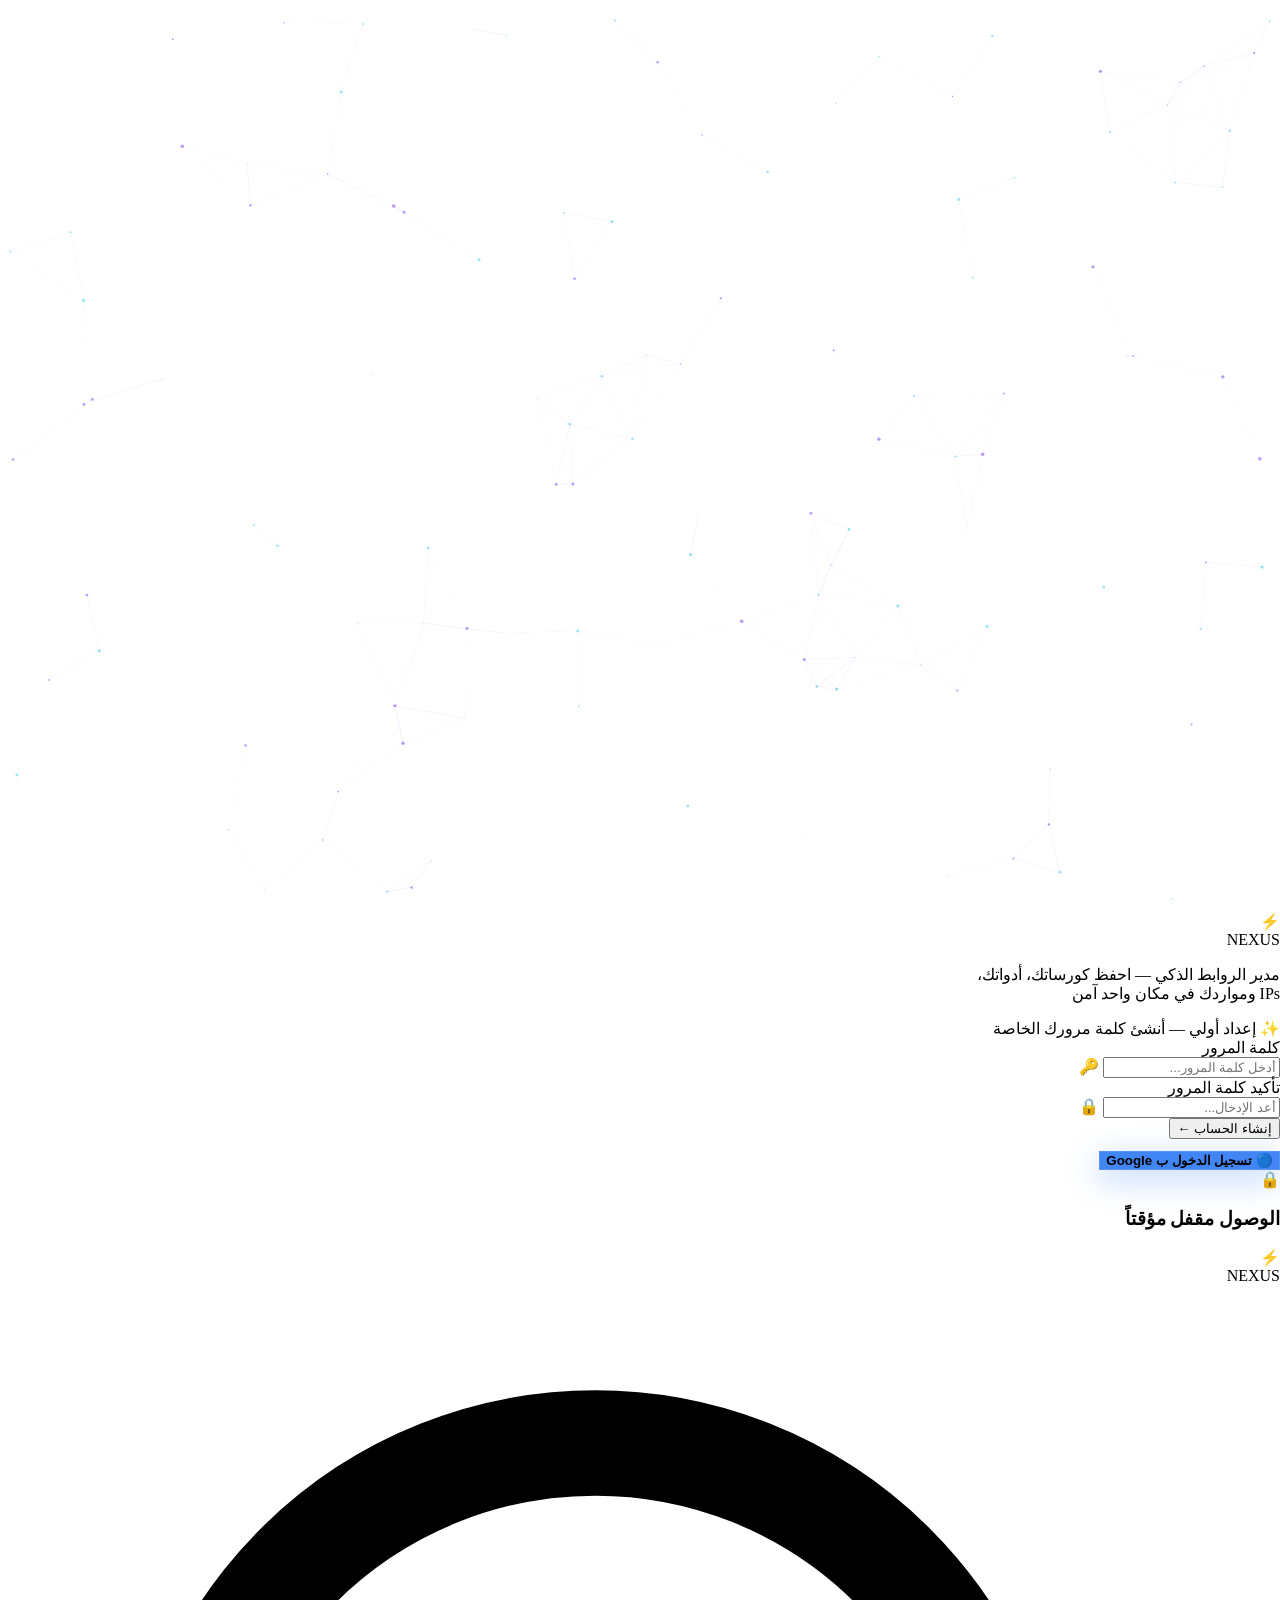
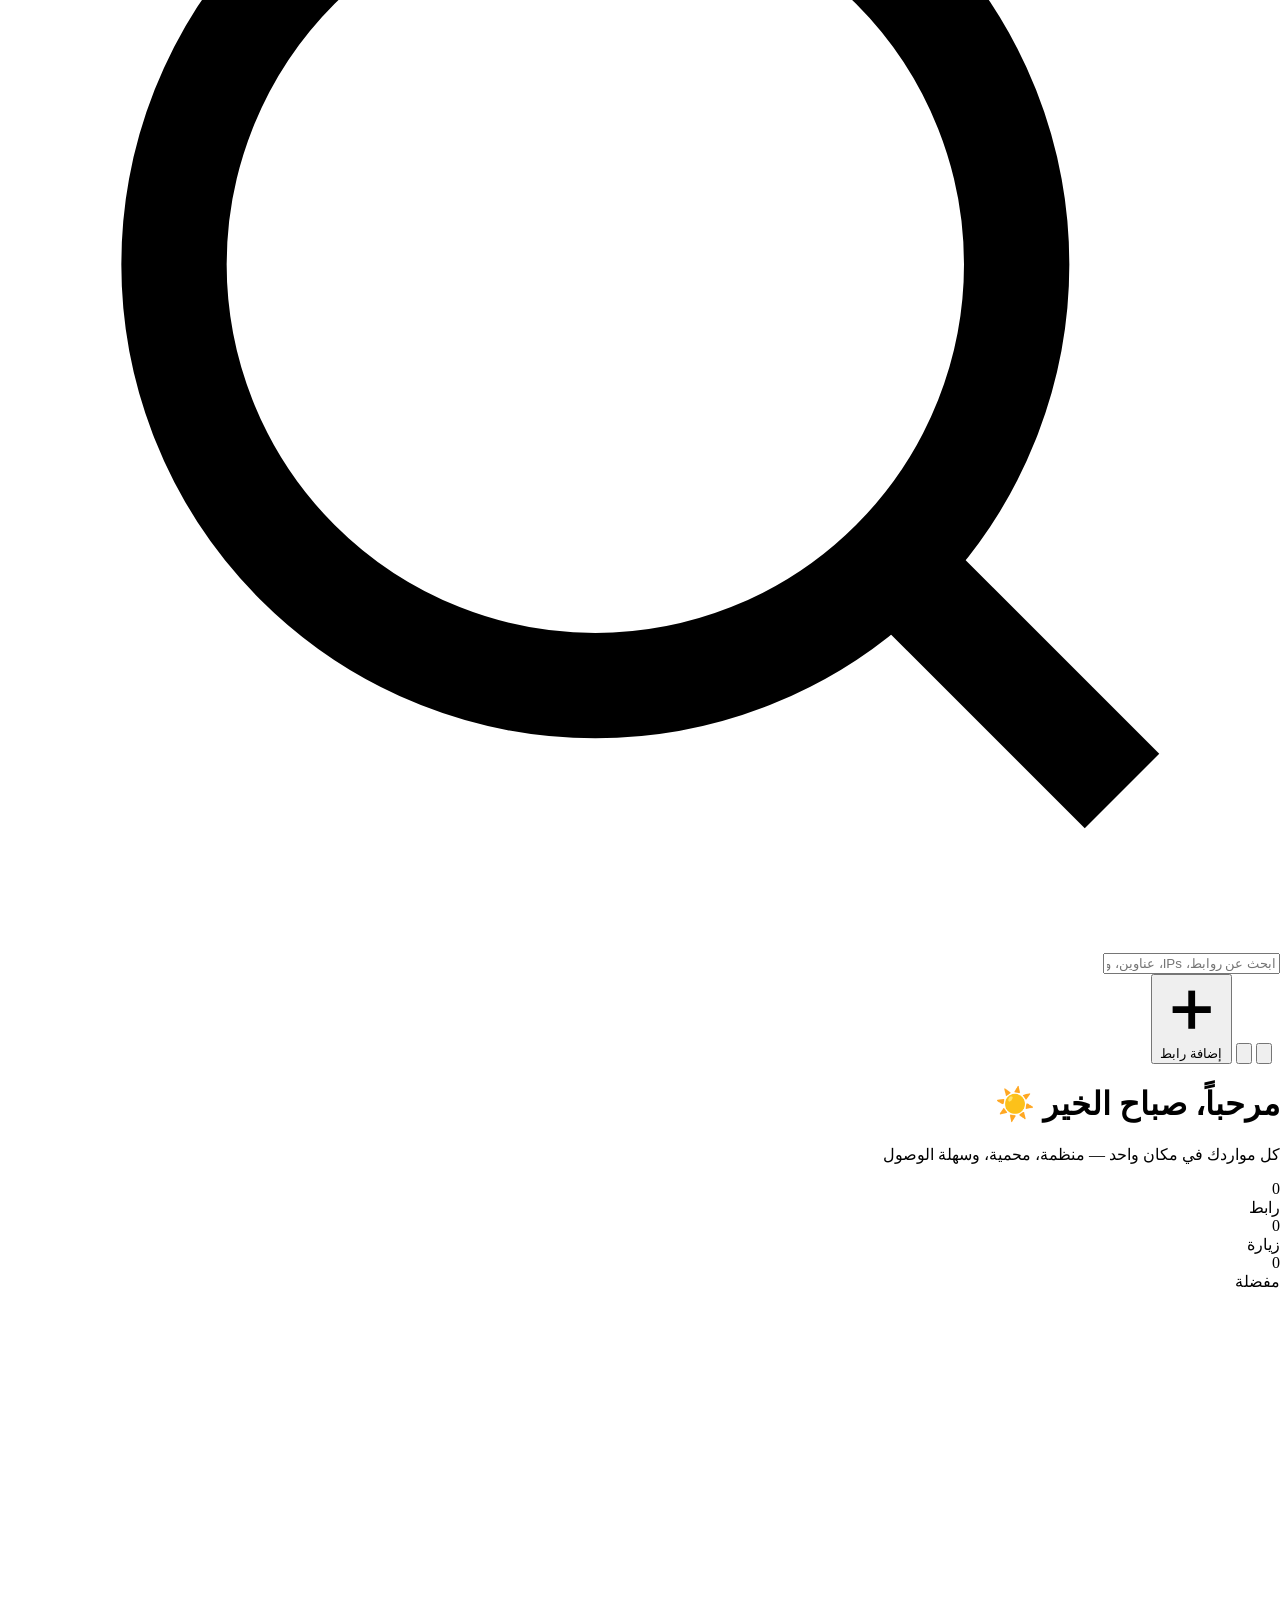
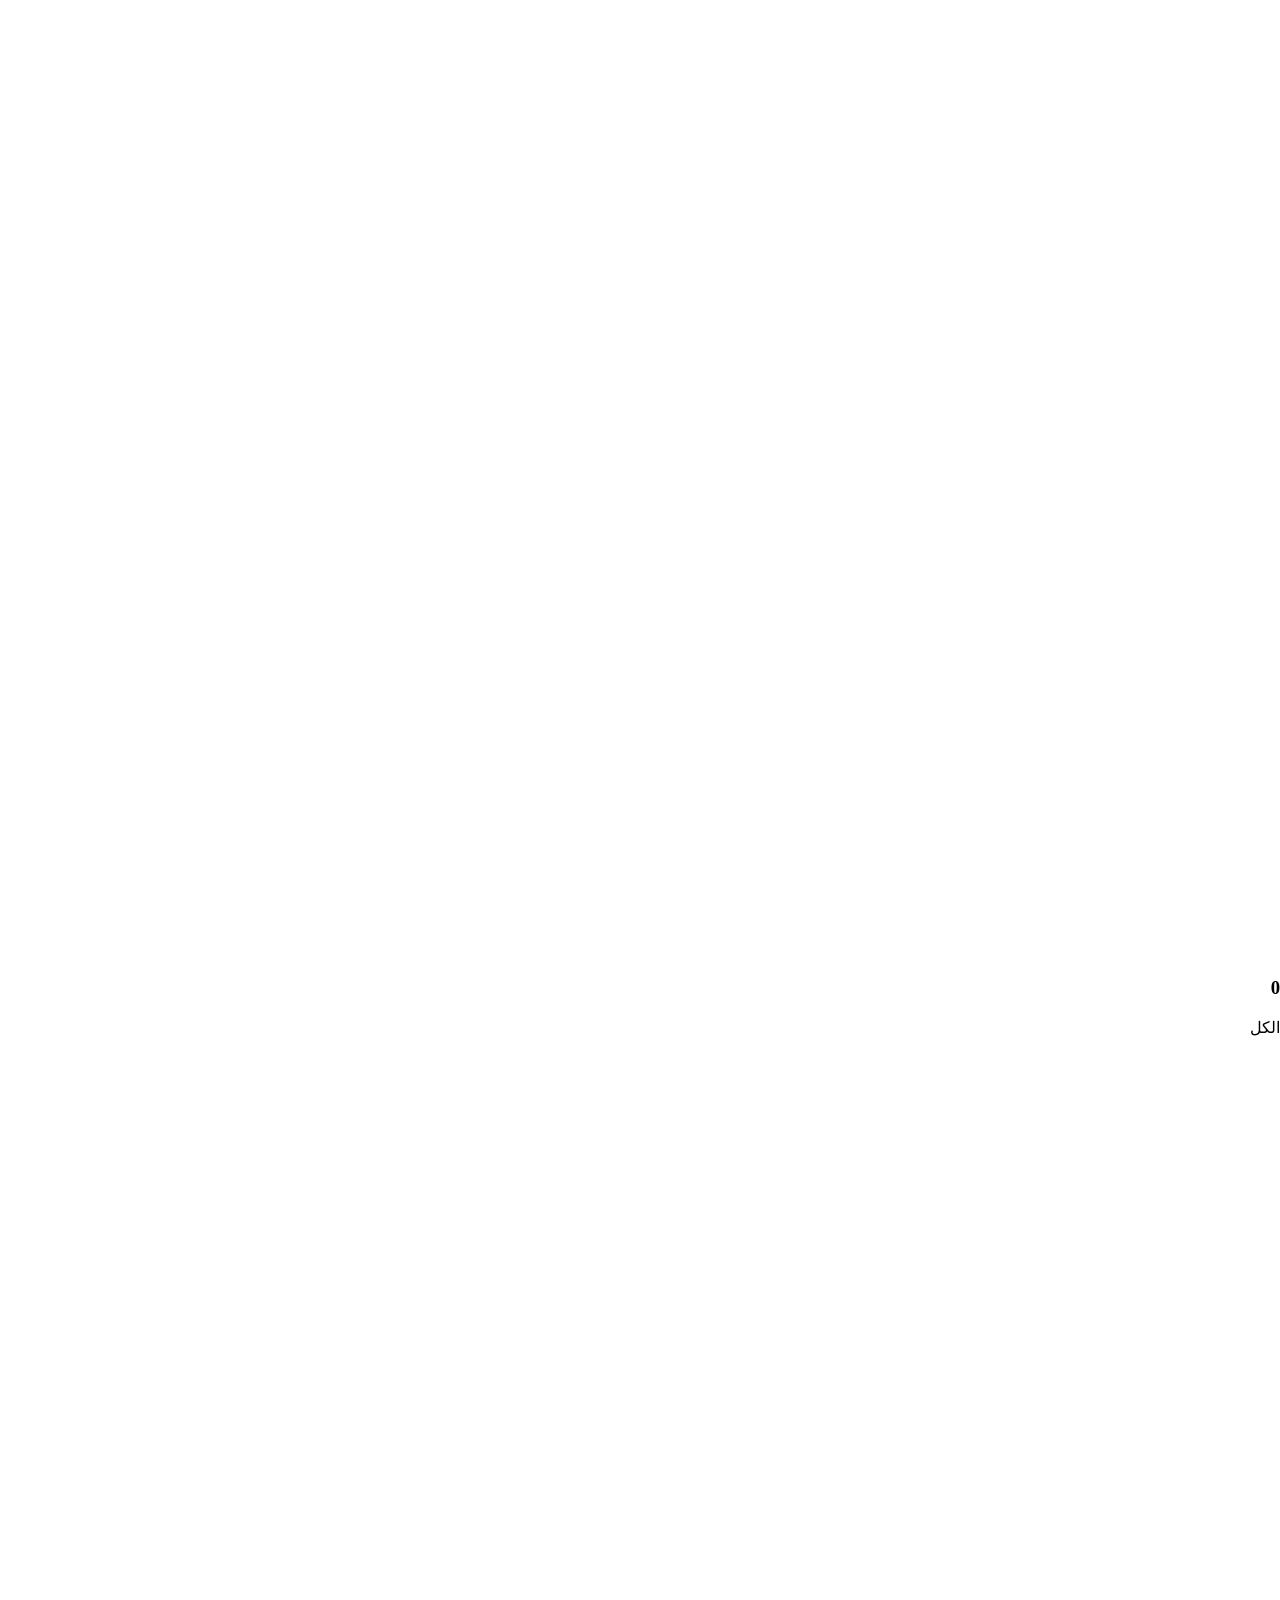
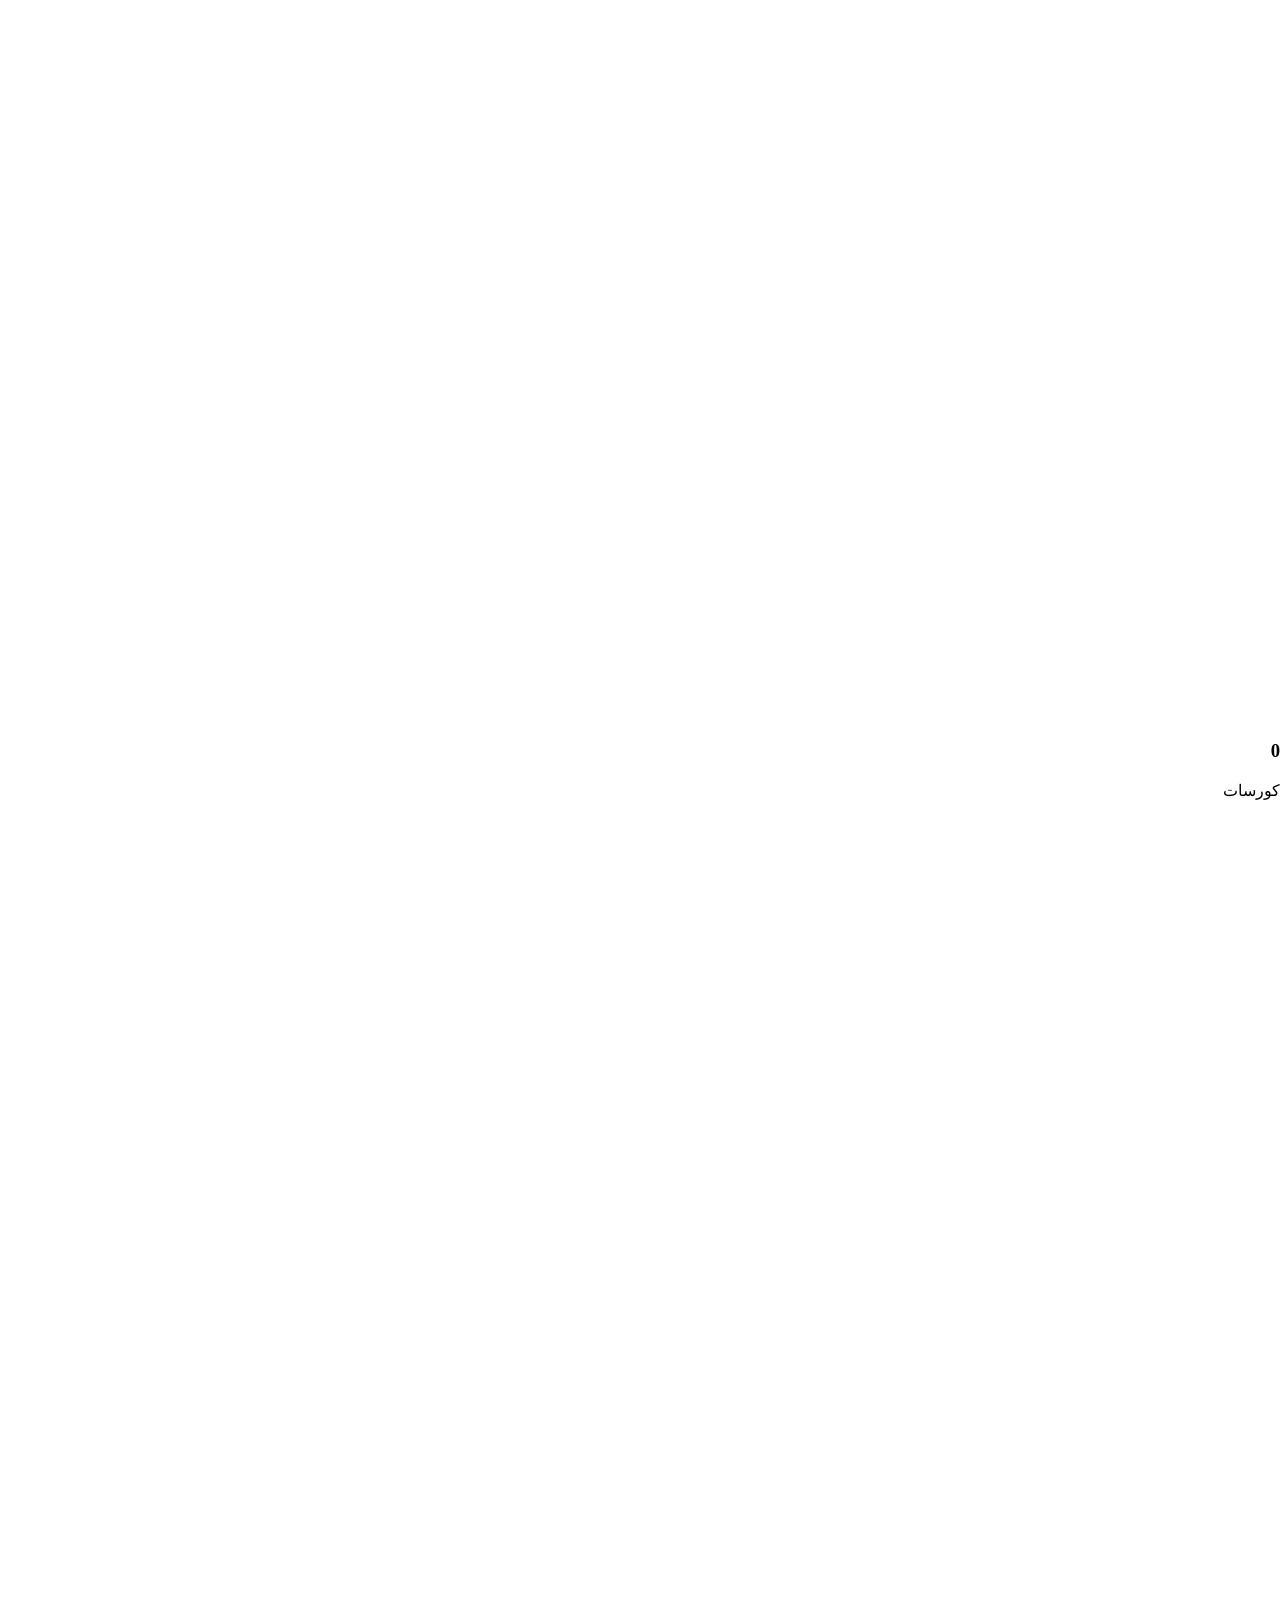
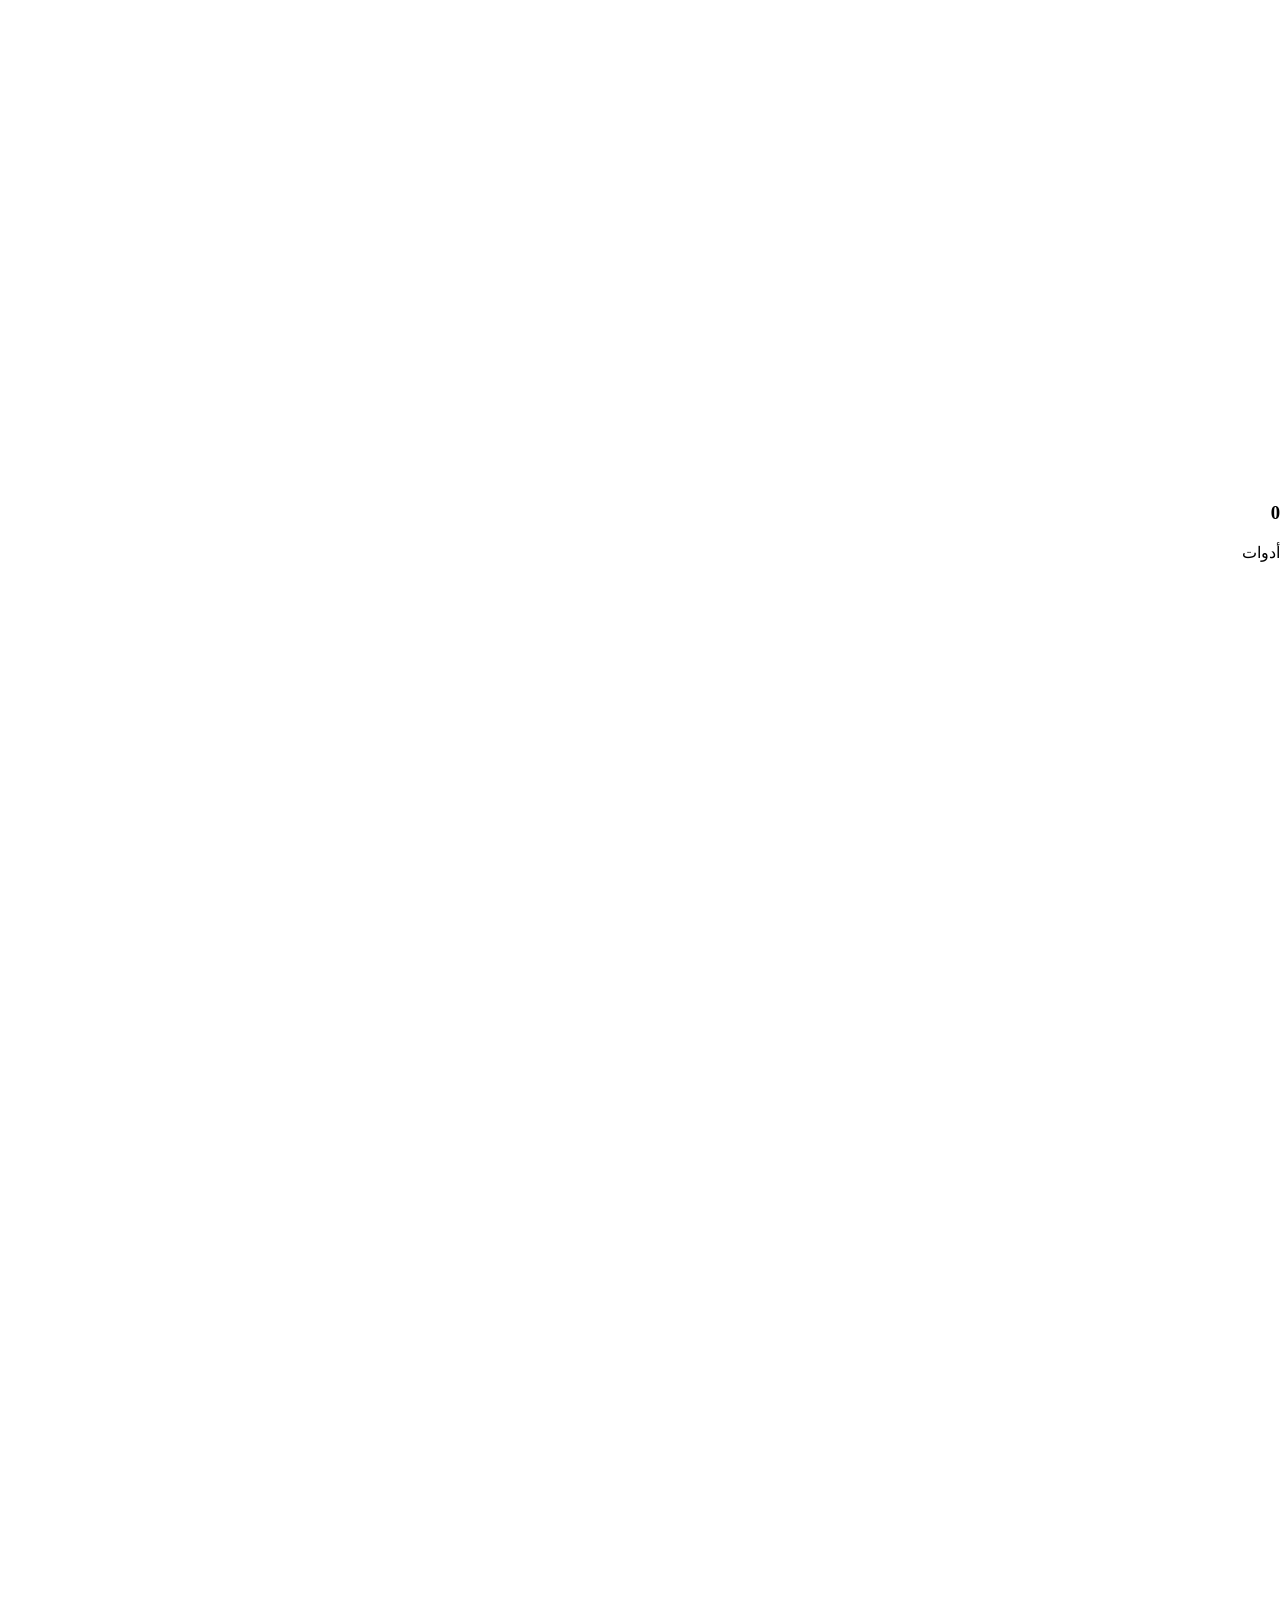
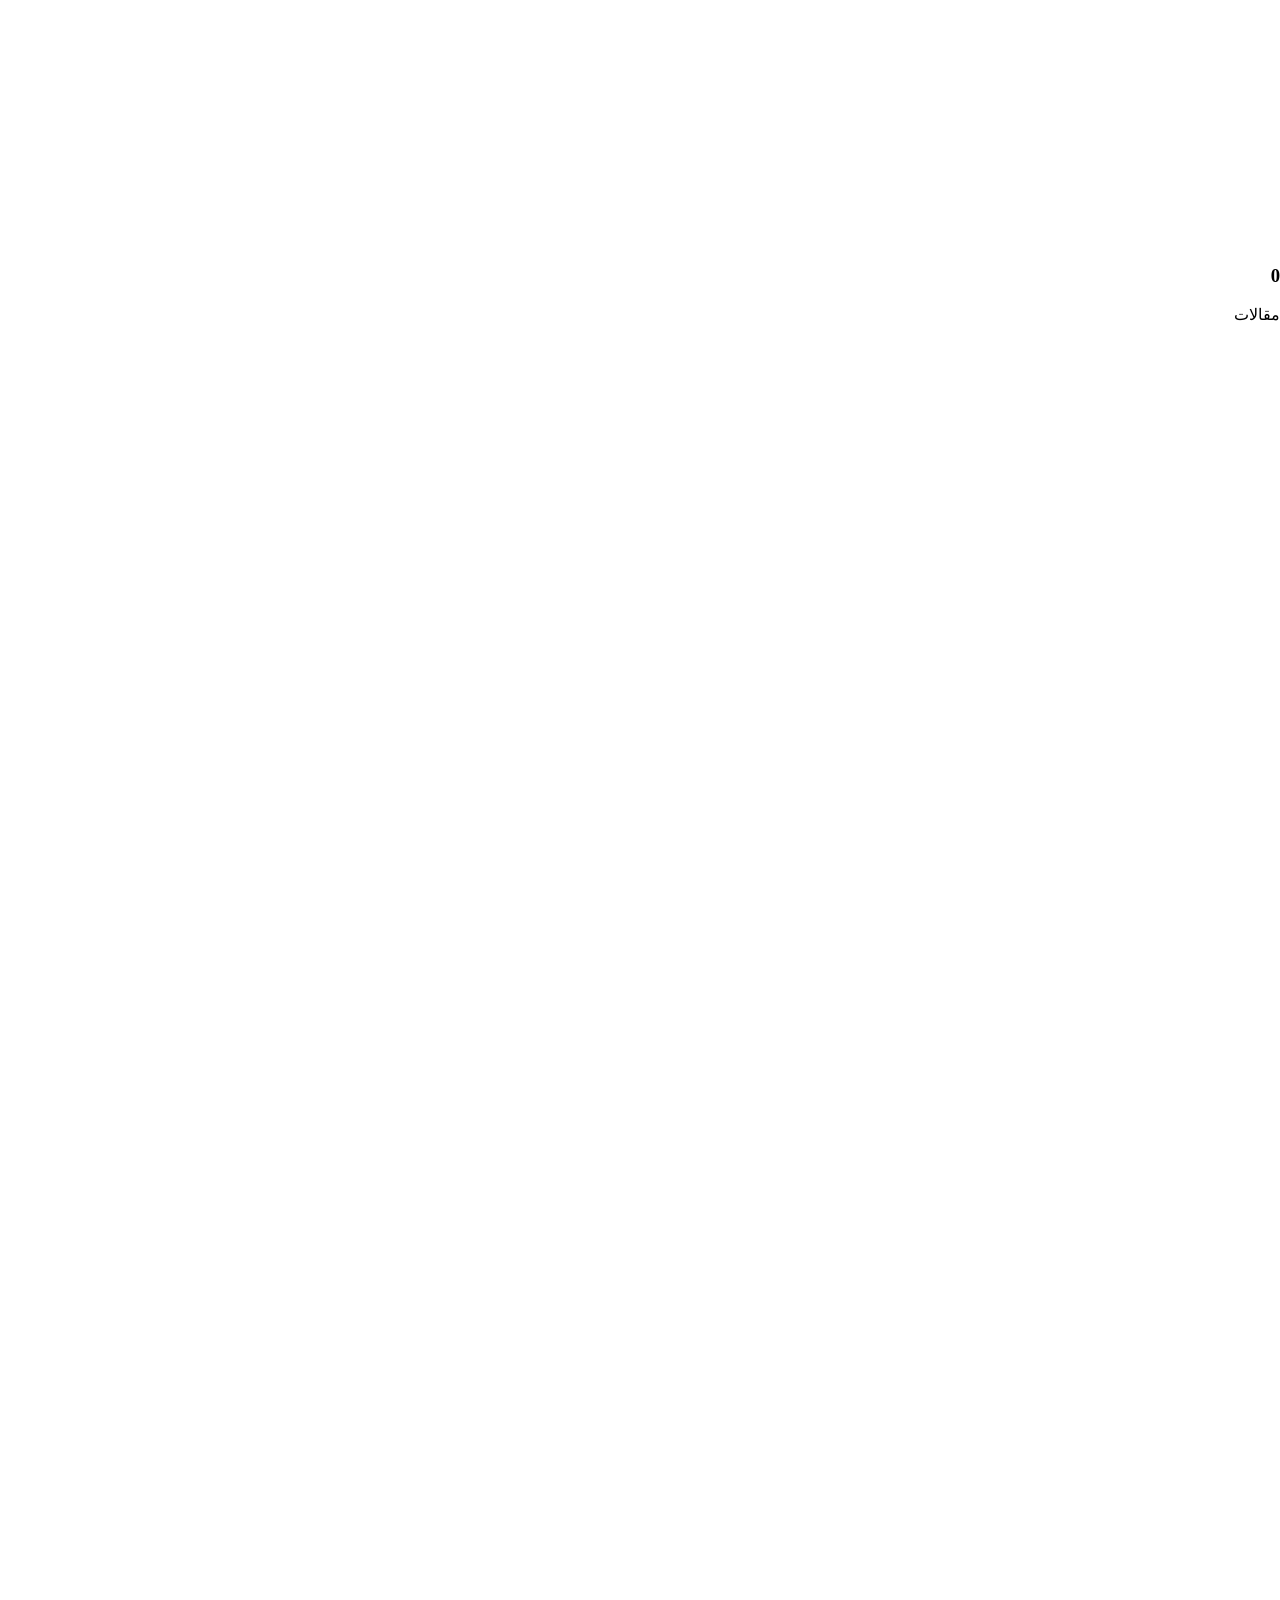
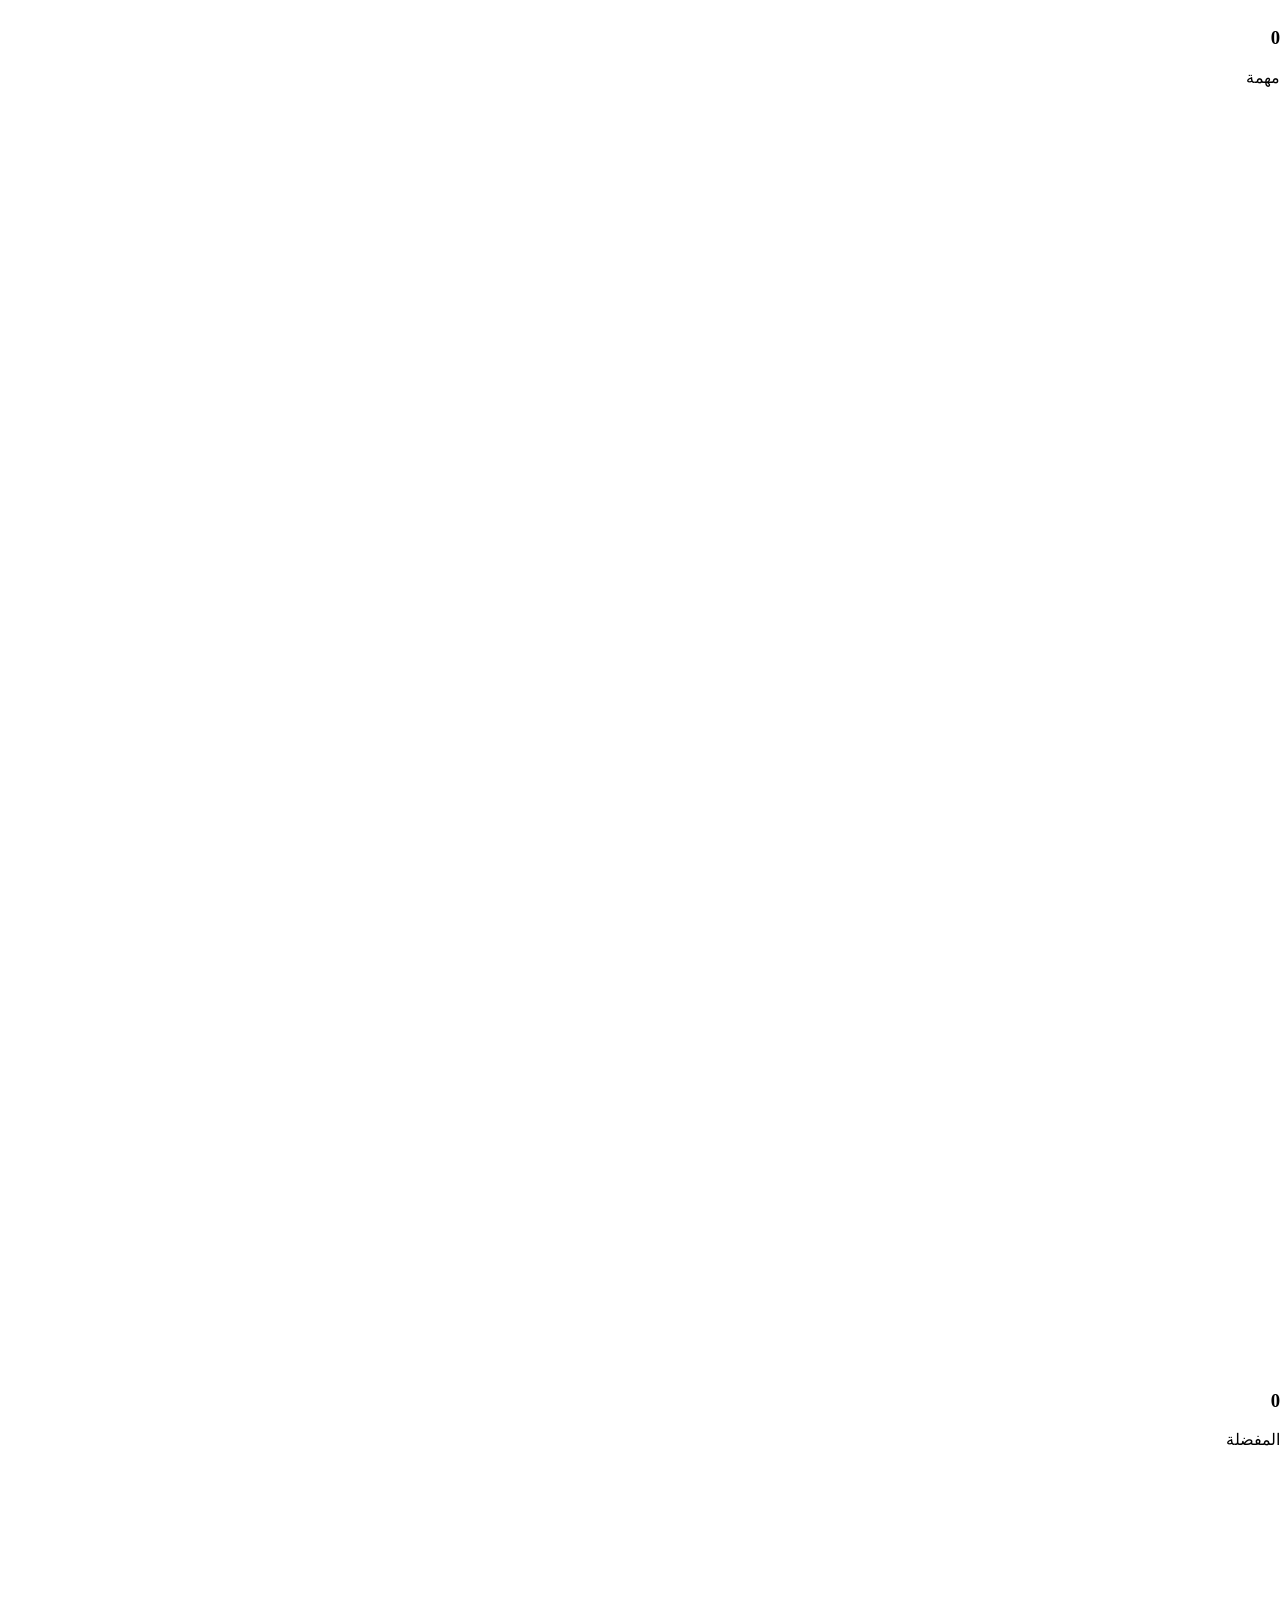
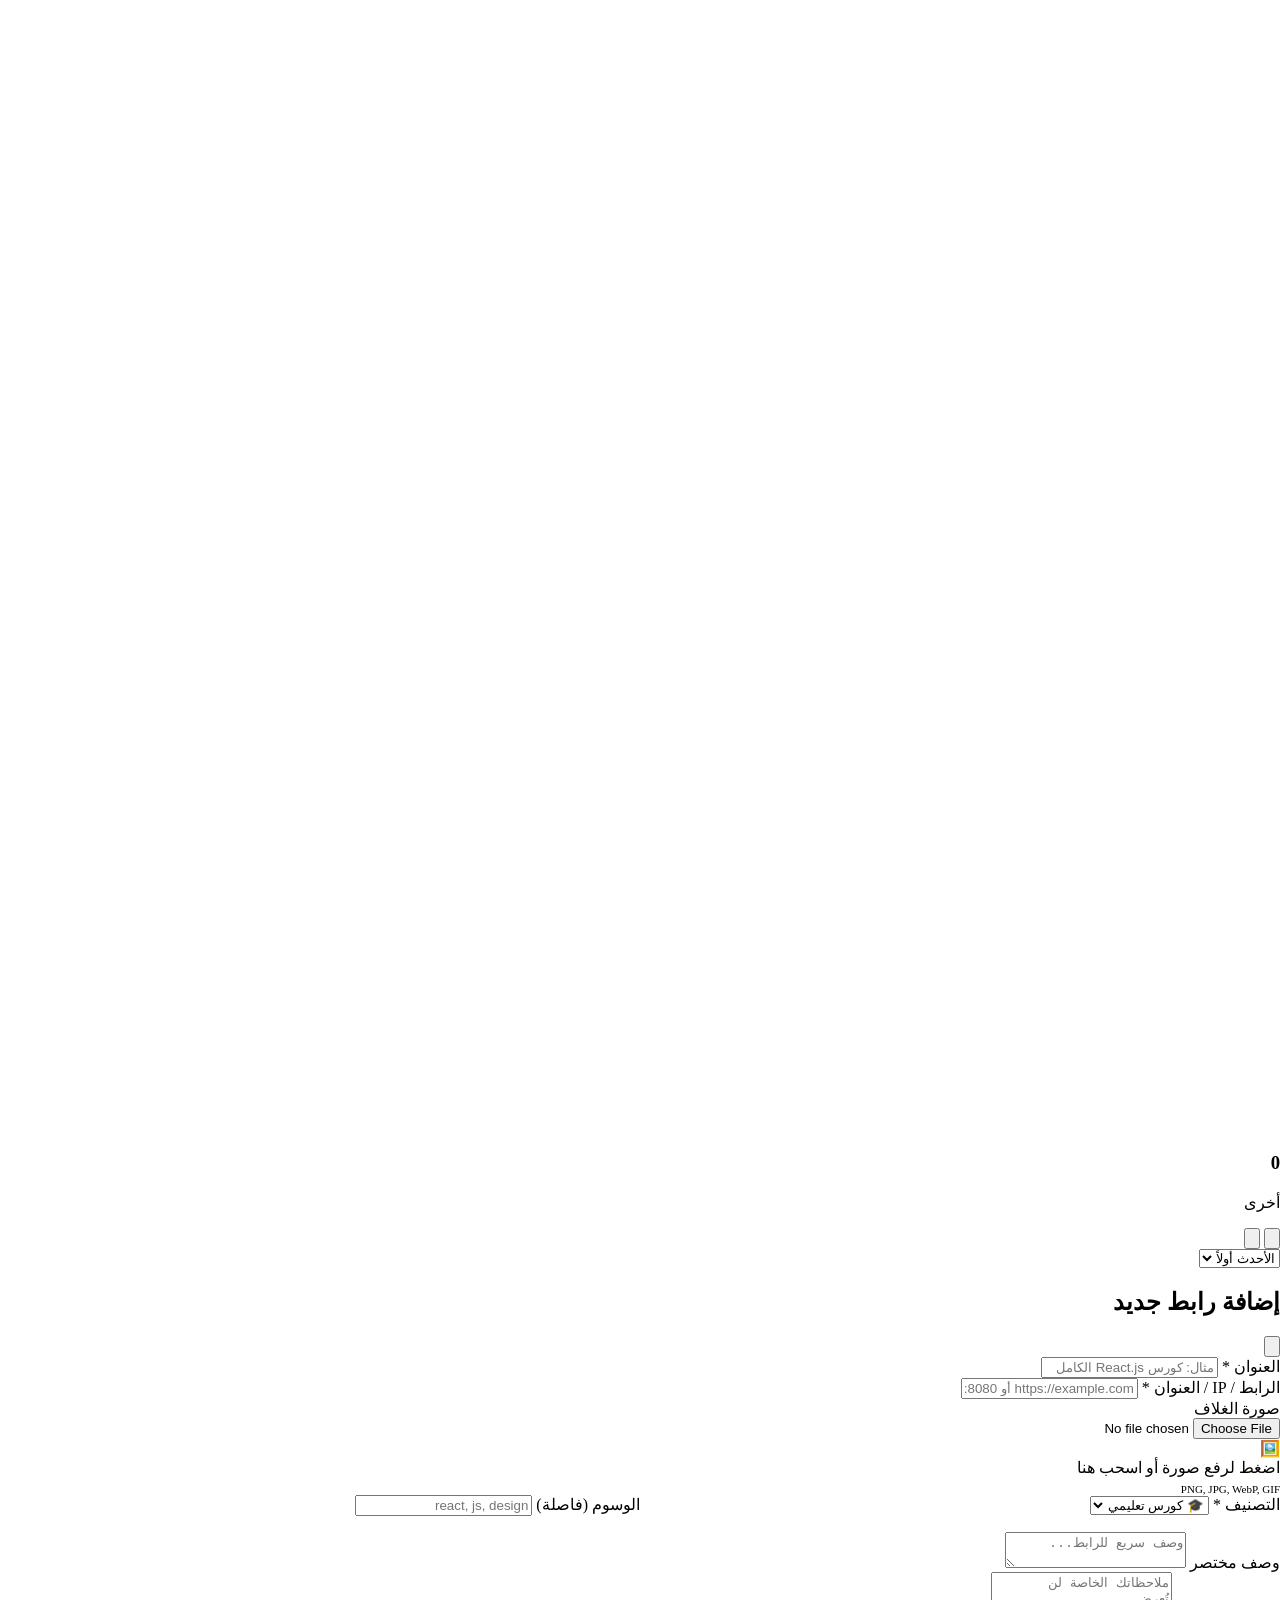
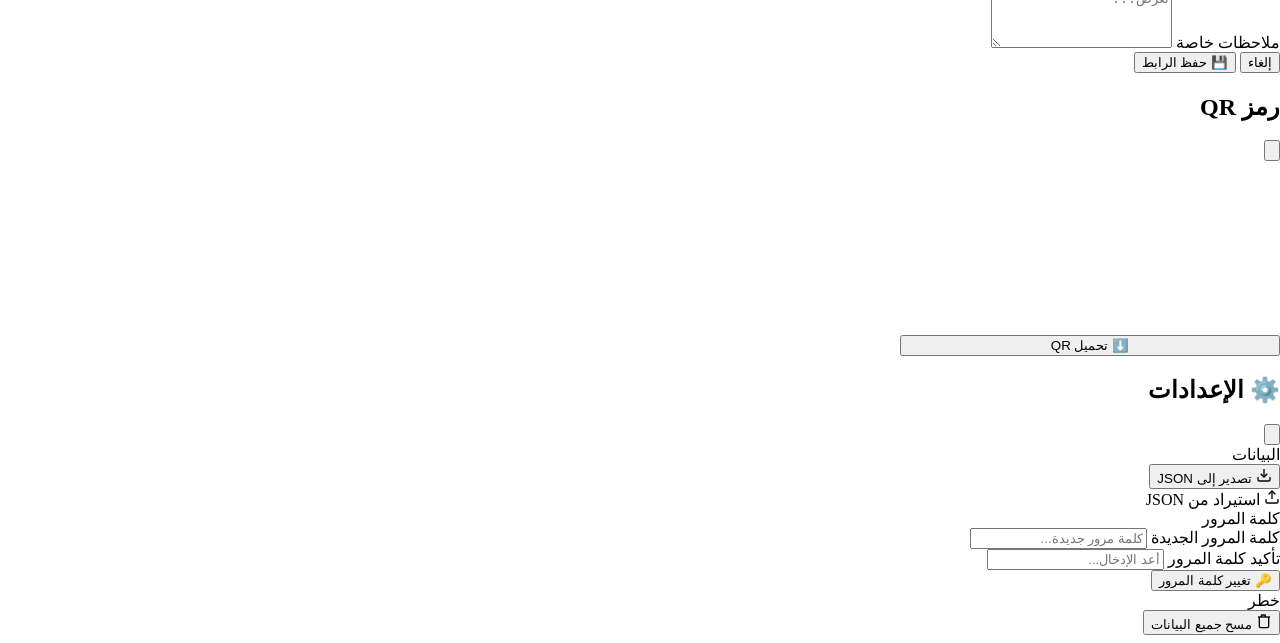
==== index.html @ be1d1aa3 "Update index.html" ====
<!DOCTYPE html>
<html lang="ar" dir="rtl">
<head>
  <meta charset="UTF-8">
  <meta name="viewport" content="width=device-width, initial-scale=1.0">
  <title>Nexus — مدير الروابط</title>
  <link rel="preconnect" href="https://fonts.googleapis.com">
  <link href="https://fonts.googleapis.com/css2?family=IBM+Plex+Sans+Arabic:wght@300;400;500;600;700&family=Outfit:wght@300;400;500;600;700;800;900&display=swap" rel="stylesheet">
  <link rel="stylesheet" href="style.css">
</head>
<body>
  <canvas id="bg-canvas"></canvas>

  <!-- ══════════════════════ LOGIN ══════════════════════ -->
  <div id="login-page">
    <div class="login-wrap">
      <div class="login-glow"></div>
      <div class="login-card">
        <div class="login-logo">
          <div class="login-logo-icon">⚡</div>
          <div class="login-logo-text">NEXUS</div>
        </div>
        <p class="login-subtitle">مدير الروابط الذكي — احفظ كورساتك، أدواتك،<br>IPs ومواردك في مكان واحد آمن</p>
        <div class="setup-badge" id="setup-badge">✨ إعداد أولي — أنشئ كلمة مرورك الخاصة</div>
        <div id="login-form">
          <label class="field-label">كلمة المرور</label>
          <div class="field-wrap">
            <input class="field-input" id="pw-inp" type="password" placeholder="أدخل كلمة المرور..." autocomplete="off">
            <span class="field-icon">🔑</span>
          </div>
          <div id="confirm-row" style="display:none">
            <label class="field-label">تأكيد كلمة المرور</label>
            <div class="field-wrap">
              <input class="field-input" id="pw-confirm" type="password" placeholder="أعد الإدخال..." autocomplete="off">
              <span class="field-icon">🔒</span>
            </div>
          </div>
          <button class="login-btn" id="login-btn" onclick="doLogin()">
            <span id="login-btn-text">دخول ←</span>
          </button>
          <!-- زر Google -->
          <button class="login-btn google-btn" onclick="signInWithGoogle()" style="margin-top:12px; background: #4285F4; box-shadow: 0 8px 32px rgba(66,133,244,0.4);">
            <span>🔵 تسجيل الدخول ب Google</span>
          </button>
          <div class="attempts-bar" id="attempts-bar"></div>
          <div class="login-error" id="login-error"></div>
          <div class="locked-state" id="locked-state">
            <div class="lock-icon">🔒</div>
            <h3>الوصول مقفل مؤقتاً</h3>
            <p id="locked-text"></p>
          </div>
        </div>
      </div>
    </div>
  </div>

  <!-- ══════════════════════ APP ══════════════════════ -->
  <div id="app">
    <header class="app-header">
      <div class="header-inner">
        <div class="h-logo">
          <div class="h-logo-icon">⚡</div>
          <div class="h-logo-name">NEXUS</div>
        </div>
        <div class="h-search">
          <span class="h-search-ico">
            <svg viewBox="0 0 24 24" fill="none" stroke="currentColor" stroke-width="2"><circle cx="11" cy="11" r="8"/><path d="m21 21-4.35-4.35"/></svg>
          </span>
          <input type="text" id="search-inp" placeholder="ابحث عن روابط، IPs، عناوين، وسوم..." oninput="handleSearch()" dir="rtl">
        </div>
        <div class="h-actions">
          <span id="user-name" style="color:var(--fg2); font-size:14px; margin-left:8px;"></span>
          <button class="h-btn" onclick="openSettingsModal()" title="الإعدادات">
            <svg viewBox="0 0 24 24" fill="none" stroke="currentColor" stroke-width="2"><circle cx="12" cy="12" r="3"/><path d="M12 1v2M12 21v2M4.22 4.22l1.42 1.42M18.36 18.36l1.42 1.42M1 12h2M21 12h2M4.22 19.78l1.42-1.42M18.36 5.64l1.42-1.42"/></svg>
          </button>
          <button class="h-btn" onclick="doLogout()" title="خروج">
            <svg viewBox="0 0 24 24" fill="none" stroke="currentColor" stroke-width="2"><path d="M9 21H5a2 2 0 0 1-2-2V5a2 2 0 0 1 2-2h4"/><polyline points="16 17 21 12 16 7"/><line x1="21" y1="12" x2="9" y2="12"/></svg>
          </button>
          <button class="h-btn-add" onclick="openAddModal()">
            <svg viewBox="0 0 24 24" fill="none" stroke="currentColor" stroke-width="2.5"><line x1="12" y1="5" x2="12" y2="19"/><line x1="5" y1="12" x2="19" y2="12"/></svg>
            إضافة رابط
          </button>
        </div>
      </div>
    </header>

    <main class="main">
      <!-- Hero Banner -->
      <div class="hero-banner">
        <div class="hero-content">
          <h1 class="hero-title">مرحباً، <span id="hero-greeting">مرحباً بك! 👋</span></h1>
          <p class="hero-desc">كل مواردك في مكان واحد — منظمة، محمية، وسهلة الوصول</p>
          <div class="hero-stats">
            <div class="hero-stat">
              <div class="hs-val" id="hs-total">0</div>
              <div class="hs-lbl">رابط</div>
            </div>
            <div class="hero-stat-div"></div>
            <div class="hero-stat">
              <div class="hs-val" id="hs-visits">0</div>
              <div class="hs-lbl">زيارة</div>
            </div>
            <div class="hero-stat-div"></div>
            <div class="hero-stat">
              <div class="hs-val" id="hs-favs">0</div>
              <div class="hs-lbl">مفضلة</div>
            </div>
          </div>
        </div>
      </div>

      <!-- Stats / Filter Cards -->
      <div class="stats-grid" id="stats-grid">
        <div class="stat-card active-filter" onclick="filterCat('all',this)">
          <div class="stat-ico all"><svg viewBox="0 0 24 24" fill="none" stroke="white" stroke-width="2"><rect x="3" y="3" width="7" height="7"/><rect x="14" y="3" width="7" height="7"/><rect x="14" y="14" width="7" height="7"/><rect x="3" y="14" width="7" height="7"/></svg></div>
          <div class="stat-info"><h3 id="sc-all">0</h3><p>الكل</p></div>
        </div>
        <div class="stat-card" onclick="filterCat('course',this)">
          <div class="stat-ico course"><svg viewBox="0 0 24 24" fill="none" stroke="white" stroke-width="2"><path d="M22 10v6M2 10l10-5 10 5-10 5z"/><path d="M6 12v5c3 3 9 3 12 0v-5"/></svg></div>
          <div class="stat-info"><h3 id="sc-course">0</h3><p>كورسات</p></div>
        </div>
        <div class="stat-card" onclick="filterCat('tool',this)">
          <div class="stat-ico tool"><svg viewBox="0 0 24 24" fill="none" stroke="white" stroke-width="2"><path d="M14.7 6.3a1 1 0 0 0 0 1.4l1.6 1.6a1 1 0 0 0 1.4 0l3.77-3.77a6 6 0 0 1-7.94 7.94l-6.91 6.91a2.12 2.12 0 0 1-3-3l6.91-6.91a6 6 0 0 1 7.94-7.94l-3.76 3.76z"/></svg></div>
          <div class="stat-info"><h3 id="sc-tool">0</h3><p>أدوات</p></div>
        </div>
        <div class="stat-card" onclick="filterCat('article',this)">
          <div class="stat-ico article"><svg viewBox="0 0 24 24" fill="none" stroke="white" stroke-width="2"><path d="M14 2H6a2 2 0 0 0-2 2v16a2 2 0 0 0 2 2h12a2 2 0 0 0 2-2V8z"/><polyline points="14 2 14 8 20 8"/><line x1="16" y1="13" x2="8" y2="13"/><line x1="16" y1="17" x2="8" y2="17"/></svg></div>
          <div class="stat-info"><h3 id="sc-article">0</h3><p>مقالات</p></div>
        </div>
        <div class="stat-card" onclick="filterCat('important',this)">
          <div class="stat-ico important"><svg viewBox="0 0 24 24" fill="none" stroke="white" stroke-width="2"><polygon points="12 2 15.09 8.26 22 9.27 17 14.14 18.18 21.02 12 17.77 5.82 21.02 7 14.14 2 9.27 8.91 8.26 12 2"/></svg></div>
          <div class="stat-info"><h3 id="sc-important">0</h3><p>مهمة</p></div>
        </div>
        <div class="stat-card" onclick="filterCat('favorite',this)">
          <div class="stat-ico fav"><svg viewBox="0 0 24 24" fill="white" stroke="white" stroke-width="2"><path d="M20.84 4.61a5.5 5.5 0 0 0-7.78 0L12 5.67l-1.06-1.06a5.5 5.5 0 0 0-7.78 7.78l1.06 1.06L12 21.23l7.78-7.78 1.06-1.06a5.5 5.5 0 0 0 0-7.78z"/></svg></div>
          <div class="stat-info"><h3 id="sc-fav">0</h3><p>المفضلة</p></div>
        </div>
        <div class="stat-card" onclick="filterCat('other',this)">
          <div class="stat-ico other"><svg viewBox="0 0 24 24" fill="none" stroke="white" stroke-width="2"><path d="M22 19a2 2 0 0 1-2 2H4a2 2 0 0 1-2-2V5a2 2 0 0 1 2-2h5l2 3h9a2 2 0 0 1 2 2z"/></svg></div>
          <div class="stat-info"><h3 id="sc-other">0</h3><p>أخرى</p></div>
        </div>
      </div>

      <!-- Controls Bar -->
      <div class="controls-bar">
        <div class="view-toggle">
          <button class="vt-btn active" id="vt-grid" onclick="setView('grid')">
            <svg viewBox="0 0 24 24" fill="none" stroke="currentColor" stroke-width="2"><rect x="3" y="3" width="7" height="7"/><rect x="14" y="3" width="7" height="7"/><rect x="14" y="14" width="7" height="7"/><rect x="3" y="14" width="7" height="7"/></svg>
          </button>
          <button class="vt-btn" id="vt-list" onclick="setView('list')">
            <svg viewBox="0 0 24 24" fill="none" stroke="currentColor" stroke-width="2"><line x1="8" y1="6" x2="21" y2="6"/><line x1="8" y1="12" x2="21" y2="12"/><line x1="8" y1="18" x2="21" y2="18"/><line x1="3" y1="6" x2="3.01" y2="6"/><line x1="3" y1="12" x2="3.01" y2="12"/><line x1="3" y1="18" x2="3.01" y2="18"/></svg>
          </button>
        </div>
        <select class="sort-select" id="sort-sel" onchange="renderLinks()">
          <option value="newest">الأحدث أولاً</option>
          <option value="oldest">الأقدم أولاً</option>
          <option value="az">أبجدي أ-ي</option>
          <option value="visits">الأكثر زيارةً</option>
        </select>
        <div class="results-count" id="results-count"></div>
      </div>

      <!-- Cards Container -->
      <div id="cards-container" class="cards-grid"></div>
    </main>
  </div>

  <!-- ══════ ADD/EDIT MODAL ══════ -->
  <div class="modal-overlay" id="add-modal">
    <div class="modal">
      <div class="modal-head">
        <h2 id="modal-title">إضافة رابط جديد</h2>
        <button class="modal-close" onclick="closeAddModal()">
          <svg viewBox="0 0 24 24" fill="none" stroke="currentColor" stroke-width="2"><line x1="18" y1="6" x2="6" y2="18"/><line x1="6" y1="6" x2="18" y2="18"/></svg>
        </button>
      </div>
      <div class="modal-body">
        <input type="hidden" id="edit-id">
        <div class="form-group">
          <label class="form-label">العنوان *</label>
          <input class="form-input" id="f-title" type="text" placeholder="مثال: كورس React.js الكامل">
        </div>
        <div class="form-group">
          <label class="form-label">الرابط / IP / العنوان *</label>
          <input class="form-input" id="f-url" type="text" placeholder="https://example.com أو 192.168.1.1:8080">
        </div>
        <div class="form-group">
          <label class="form-label">صورة الغلاف</label>
          <div class="img-zone" id="img-zone">
            <input type="file" accept="image/*" onchange="handleImg(event)" id="img-file">
            <div class="img-zone-icon">🖼️</div>
            <div class="img-zone-text">اضغط لرفع صورة أو <span>اسحب هنا</span></div>
            <div style="font-size:11px;color:var(--fg3);margin-top:6px">PNG, JPG, WebP, GIF</div>
          </div>
          <div class="img-preview-wrap" id="img-preview" style="display:none">
            <img id="preview-img" src="" alt="">
            <button class="img-preview-remove" onclick="removeImg()">×</button>
          </div>
        </div>
        <div style="display:grid;grid-template-columns:1fr 1fr;gap:16px">
          <div class="form-group" style="margin-bottom:0">
            <label class="form-label">التصنيف *</label>
            <select class="form-select" id="f-cat">
              <option value="course">🎓 كورس تعليمي</option>
              <option value="tool">🔧 أداة مهمة</option>
              <option value="article">📄 مقال</option>
              <option value="important">⭐ موقع مهم</option>
              <option value="other">📁 أخرى</option>
            </select>
          </div>
          <div class="form-group" style="margin-bottom:0">
            <label class="form-label">الوسوم (فاصلة)</label>
            <input class="form-input" id="f-tags" type="text" placeholder="react, js, design">
          </div>
        </div>
        <div class="form-group" style="margin-top:16px">
          <label class="form-label">وصف مختصر</label>
          <textarea class="form-textarea" id="f-desc" placeholder="وصف سريع للرابط..."></textarea>
        </div>
        <div class="form-group">
          <label class="form-label">ملاحظات خاصة</label>
          <textarea class="form-textarea" id="f-notes" rows="2" placeholder="ملاحظاتك الخاصة لن تُعرض..." style="min-height:70px"></textarea>
        </div>
      </div>
      <div class="modal-foot">
        <button class="btn-cancel" onclick="closeAddModal()">إلغاء</button>
        <button class="btn-save" onclick="saveLink()">
          <span id="save-btn-text">💾 حفظ الرابط</span>
        </button>
      </div>
    </div>
  </div>

  <!-- ══════ QR MODAL ══════ -->
  <div class="modal-overlay" id="qr-modal">
    <div class="modal" style="max-width:380px">
      <div class="modal-head">
        <h2>رمز QR</h2>
        <button class="modal-close" onclick="closeModal('qr-modal')">
          <svg viewBox="0 0 24 24" fill="none" stroke="currentColor" stroke-width="2"><line x1="18" y1="6" x2="6" y2="18"/><line x1="6" y1="6" x2="18" y2="18"/></svg>
        </button>
      </div>
      <div class="modal-body">
        <div class="qr-container">
          <div class="qr-url" id="qr-url-text"></div>
          <div class="qr-box"><canvas id="qr-canvas"></canvas></div>
          <button class="btn-save" style="margin-top:20px;width:100%" onclick="downloadQR()">⬇️ تحميل QR</button>
        </div>
      </div>
    </div>
  </div>

  <!-- ══════ SETTINGS MODAL ══════ -->
  <div class="modal-overlay" id="settings-modal">
    <div class="modal" style="max-width:500px">
      <div class="modal-head">
        <h2>⚙️ الإعدادات</h2>
        <button class="modal-close" onclick="closeModal('settings-modal')">
          <svg viewBox="0 0 24 24" fill="none" stroke="currentColor" stroke-width="2"><line x1="18" y1="6" x2="6" y2="18"/><line x1="6" y1="6" x2="18" y2="18"/></svg>
        </button>
      </div>
      <div class="modal-body">
        <div class="settings-section">
          <div class="settings-section-title">البيانات</div>
          <button class="settings-btn" onclick="exportData()">
            <svg viewBox="0 0 24 24" fill="none" stroke="currentColor" stroke-width="2" width="16" height="16"><path d="M21 15v4a2 2 0 0 1-2 2H5a2 2 0 0 1-2-2v-4"/><polyline points="7 10 12 15 17 10"/><line x1="12" y1="15" x2="12" y2="3"/></svg>
            تصدير إلى JSON
          </button>
          <label style="cursor:pointer;display:block">
            <input type="file" accept=".json" onchange="importData(event)" style="display:none">
            <div class="settings-btn" style="cursor:pointer;margin:0">
              <svg viewBox="0 0 24 24" fill="none" stroke="currentColor" stroke-width="2" width="16" height="16"><path d="M21 15v4a2 2 0 0 1-2 2H5a2 2 0 0 1-2-2v-4"/><polyline points="17 8 12 3 7 8"/><line x1="12" y1="3" x2="12" y2="15"/></svg>
              استيراد من JSON
            </div>
          </label>
        </div>
        <div class="settings-section">
          <div class="settings-section-title">كلمة المرور</div>
          <div class="form-group">
            <label class="form-label">كلمة المرور الجديدة</label>
            <input class="form-input" id="set-pw" type="password" placeholder="كلمة مرور جديدة...">
          </div>
          <div class="form-group">
            <label class="form-label">تأكيد كلمة المرور</label>
            <input class="form-input" id="set-pw2" type="password" placeholder="أعد الإدخال...">
          </div>
          <button class="settings-btn" onclick="changePw()">🔑 تغيير كلمة المرور</button>
        </div>
        <div class="settings-section">
          <div class="settings-section-title">خطر</div>
          <button class="settings-btn danger" onclick="clearAll()">
            <svg viewBox="0 0 24 24" fill="none" stroke="currentColor" stroke-width="2" width="16" height="16"><polyline points="3 6 5 6 21 6"/><path d="M19 6v14a2 2 0 0 1-2 2H7a2 2 0 0 1-2-2V6m3 0V4a1 1 0 0 1 1-1h4a1 1 0 0 1 1 1v2"/></svg>
            مسح جميع البيانات
          </button>
        </div>
      </div>
    </div>
  </div>

  <!-- Toast -->
  <div class="toast" id="toast">
    <div class="t-dot"></div>
    <span id="toast-msg"></span>
  </div>

  <!-- Scripts -->
  <script src="script.js" defer></script>

  <!-- Firebase Module -->
  <script type="module">
    import { initializeApp } from "https://www.gstatic.com/firebasejs/12.15.0/firebase-app.js";
    import { getAuth, signInWithPopup, GoogleAuthProvider, onAuthStateChanged, signOut } from "https://www.gstatic.com/firebasejs/12.15.0/firebase-auth.js";

    const firebaseConfig = {
      apiKey: "AIzaSyDBg0nUi77lCqaWMeMEaa_2fqLZqI3Gx64",
      authDomain: "link-manger-d246a.firebaseapp.com",
      projectId: "link-manger-d246a",
      storageBucket: "link-manger-d246a.firebasestorage.app",
      messagingSenderId: "536882965120",
      appId: "1:536882965120:web:1ba31c08240530f3829465",
      measurementId: "G-WWVV92JBJW"
    };

    const app = initializeApp(firebaseConfig);
    const auth = getAuth(app);
    const provider = new GoogleAuthProvider();

    // Make auth and signOut available globally
    window.auth = auth;
    window.signOut = signOut;

    // تسجيل الدخول ب Google
    window.signInWithGoogle = function() {
      signInWithPopup(auth, provider)
        .then((result) => {
          // user signed in
          if (typeof enterApp === 'function') {
            enterApp();
          }
        })
        .catch((error) => {
          console.error(error);
          if (typeof showToast === 'function') {
            showToast('❌ فشل تسجيل الدخول ب Google', 'error');
          }
        });
    };

    // مراقبة حالة المصادقة
    onAuthStateChanged(auth, (user) => {
      const userNameEl = document.getElementById('user-name');
      if (user) {
        // عرض اسم المستخدم
        if (userNameEl) {
          userNameEl.textContent = user.displayName || 'مستخدم';
        }
        // إذا كانت صفحة الدخول ظاهرة ولم يكن التطبيق ظاهراً، ندخل التطبيق
        const loginPage = document.getElementById('login-page');
        const appEl = document.getElementById('app');
        if (loginPage && loginPage.style.display !== 'none' && appEl && appEl.style.display === 'none') {
          if (typeof enterApp === 'function') {
            enterApp();
          }
        }
      } else {
        if (userNameEl) userNameEl.textContent = '';
        // إذا كان التطبيق ظاهراً ولم يكن المستخدم مسجلاً، نعود لصفحة الدخول
        const appEl = document.getElementById('app');
        if (appEl && appEl.style.display !== 'none') {
          if (typeof doLogout === 'function') {
            doLogout(); // هذه الدالة ستخفي التطبيق وتظهر الدخول
          }
        }
      }
    });
  </script>
</body>
</html>
---- style.css ----
/* ── Google Button ── */
.login-btn.google-btn {
  background: #2d3748;
  border: 1.5px solid rgba(255,255,255,0.12);
  box-shadow: 0 4px 16px rgba(0,0,0,0.3);
  display: flex;
  align-items: center;
  justify-content: center;
  gap: 10px;
  font-weight: 600;
}

.login-btn.google-btn:hover {
  background: #3d4a5e;
  border-color: var(--violet2);
  box-shadow: 0 8px 28px rgba(124,58,237,0.3);
}

.login-btn.google-btn i {
  font-size: 20px;
  color: #4285F4;
}

/* ── Profile Dropdown ── */
.profile-dropdown {
  position: relative;
  display: flex;
  align-items: center;
}

.profile-trigger {
  display: flex;
  align-items: center;
  gap: 8px;
  cursor: pointer;
  padding: 4px 12px 4px 4px;
  border-radius: 50px;
  transition: all 0.3s;
  border: 1px solid transparent;
}

.profile-trigger:hover {
  background: rgba(255,255,255,0.05);
  border-color: var(--border2);
}

.profile-menu {
  display: none;
  position: absolute;
  top: 110%;
  left: 0;
  background: var(--bg1);
  border: 1px solid var(--border2);
  border-radius: 12px;
  min-width: 200px;
  padding: 8px 0;
  box-shadow: 0 16px 48px rgba(0,0,0,0.6);
  z-index: 300;
  backdrop-filter: blur(12px);
}

.profile-menu.show {
  display: block;
  animation: slideDown 0.2s ease;
}

@keyframes slideDown {
  from { opacity: 0; transform: translateY(-8px); }
  to { opacity: 1; transform: translateY(0); }
}

.profile-menu-item {
  padding: 10px 18px;
  color: var(--fg2);
  font-size: 13px;
  cursor: pointer;
  transition: all 0.2s;
  display: flex;
  align-items: center;
  gap: 10px;
}

.profile-menu-item:hover {
  background: rgba(124,58,237,0.1);
  color: var(--fg);
}

.profile-menu-item i {
  width: 18px;
  text-align: center;
}

.profile-menu-item.danger:hover {
  background: rgba(239,68,68,0.1);
  color: var(--red);
}

.profile-menu-divider {
  height: 1px;
  background: var(--border);
  margin: 6px 12px;
}

#user-name-display {
  max-width: 120px;
  overflow: hidden;
  text-overflow: ellipsis;
  white-space: nowrap;
}

/* ── Theme Toggle ── */
#theme-icon {
  font-size: 16px;
}

/* ── Light Theme ── */
body.light-theme {
  --bg: #f0f2f5;
  --bg1: #ffffff;
  --bg2: #e8ecf1;
  --bg3: #d5dce6;
  --fg: #1a1a2e;
  --fg2: #4a4a6a;
  --fg3: #8888a8;
  --border: rgba(0,0,0,0.08);
  --border2: rgba(0,0,0,0.15);
}

body.light-theme .login-card {
  background: rgba(255,255,255,0.9);
}

body.light-theme .app-header {
  background: rgba(255,255,255,0.9);
}

body.light-theme .stat-card {
  background: white;
}

body.light-theme .link-card {
  background: white;
}

body.light-theme .modal {
  background: white;
}

body.light-theme .modal-head {
  background: white;
}

body.light-theme .profile-menu {
  background: white;
}

body.light-theme .field-input,
body.light-theme .form-input,
body.light-theme .form-select,
body.light-theme .form-textarea {
  background: rgba(0,0,0,0.04);
  color: #1a1a2e;
}

/* ── Responsive ── */
@media(max-width:768px) {
  .profile-trigger #user-name-display {
    display: none;
  }
  
  .profile-trigger {
    padding: 4px;
  }
  
  .profile-menu {
    left: auto;
    right: 0;
  }
}
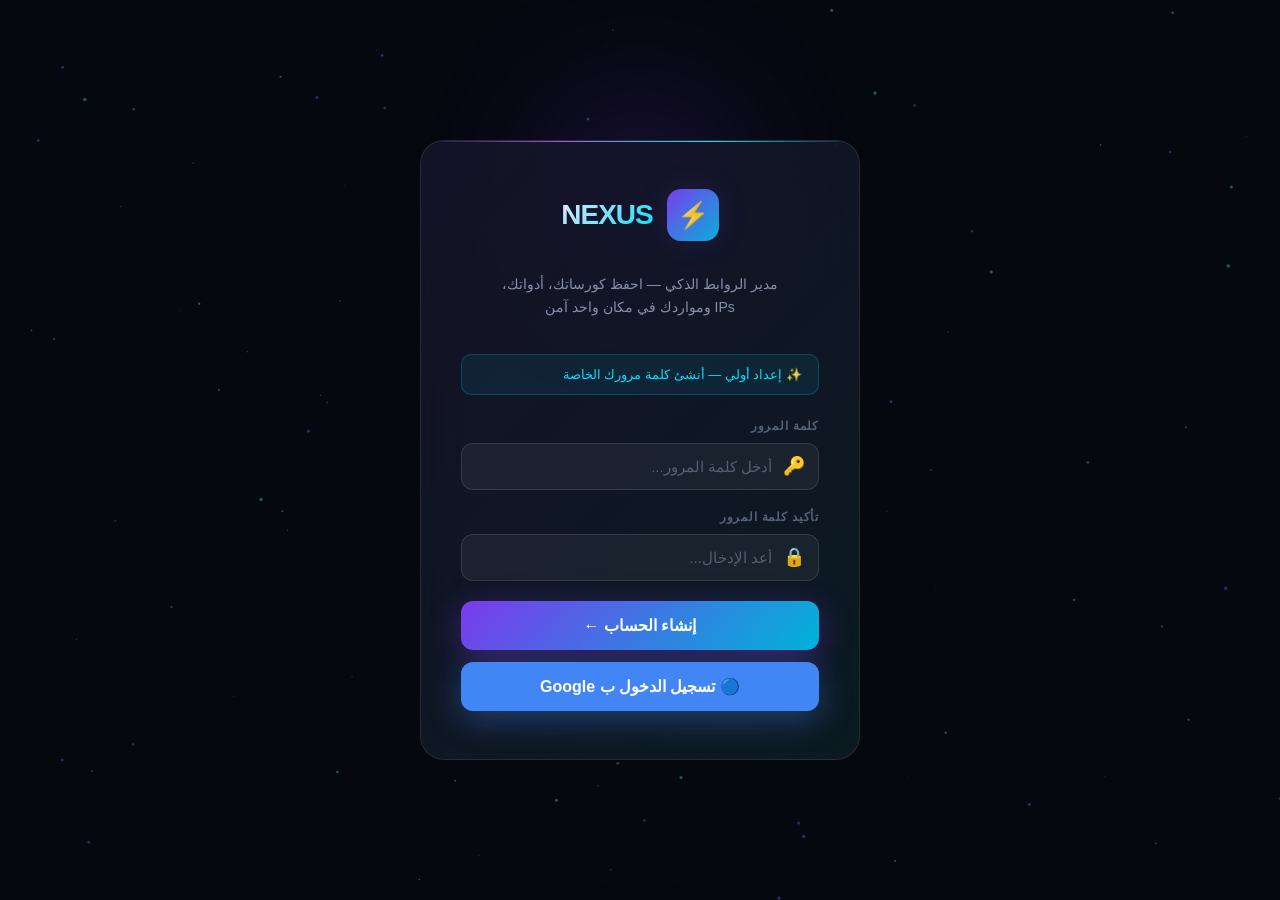
==== commit 2ca515ec: "Update index.html" ====
--- a/index.html
+++ b/index.html
@@ -55,7 +55,7 @@
   </div>
 
   <!-- ══════════════════════ APP ══════════════════════ -->
-  <div id="app">
+  <div id="app" style="display:none">
     <header class="app-header">
       <div class="header-inner">
         <div class="h-logo">
@@ -85,71 +85,34 @@
     </header>
 
     <main class="main">
-      <!-- Hero Banner -->
       <div class="hero-banner">
         <div class="hero-content">
           <h1 class="hero-title">مرحباً، <span id="hero-greeting">مرحباً بك! 👋</span></h1>
           <p class="hero-desc">كل مواردك في مكان واحد — منظمة، محمية، وسهلة الوصول</p>
           <div class="hero-stats">
-            <div class="hero-stat">
-              <div class="hs-val" id="hs-total">0</div>
-              <div class="hs-lbl">رابط</div>
-            </div>
+            <div class="hero-stat"><div class="hs-val" id="hs-total">0</div><div class="hs-lbl">رابط</div></div>
             <div class="hero-stat-div"></div>
-            <div class="hero-stat">
-              <div class="hs-val" id="hs-visits">0</div>
-              <div class="hs-lbl">زيارة</div>
-            </div>
+            <div class="hero-stat"><div class="hs-val" id="hs-visits">0</div><div class="hs-lbl">زيارة</div></div>
             <div class="hero-stat-div"></div>
-            <div class="hero-stat">
-              <div class="hs-val" id="hs-favs">0</div>
-              <div class="hs-lbl">مفضلة</div>
-            </div>
+            <div class="hero-stat"><div class="hs-val" id="hs-favs">0</div><div class="hs-lbl">مفضلة</div></div>
           </div>
         </div>
       </div>
 
-      <!-- Stats / Filter Cards -->
       <div class="stats-grid" id="stats-grid">
-        <div class="stat-card active-filter" onclick="filterCat('all',this)">
-          <div class="stat-ico all"><svg viewBox="0 0 24 24" fill="none" stroke="white" stroke-width="2"><rect x="3" y="3" width="7" height="7"/><rect x="14" y="3" width="7" height="7"/><rect x="14" y="14" width="7" height="7"/><rect x="3" y="14" width="7" height="7"/></svg></div>
-          <div class="stat-info"><h3 id="sc-all">0</h3><p>الكل</p></div>
-        </div>
-        <div class="stat-card" onclick="filterCat('course',this)">
-          <div class="stat-ico course"><svg viewBox="0 0 24 24" fill="none" stroke="white" stroke-width="2"><path d="M22 10v6M2 10l10-5 10 5-10 5z"/><path d="M6 12v5c3 3 9 3 12 0v-5"/></svg></div>
-          <div class="stat-info"><h3 id="sc-course">0</h3><p>كورسات</p></div>
-        </div>
-        <div class="stat-card" onclick="filterCat('tool',this)">
-          <div class="stat-ico tool"><svg viewBox="0 0 24 24" fill="none" stroke="white" stroke-width="2"><path d="M14.7 6.3a1 1 0 0 0 0 1.4l1.6 1.6a1 1 0 0 0 1.4 0l3.77-3.77a6 6 0 0 1-7.94 7.94l-6.91 6.91a2.12 2.12 0 0 1-3-3l6.91-6.91a6 6 0 0 1 7.94-7.94l-3.76 3.76z"/></svg></div>
-          <div class="stat-info"><h3 id="sc-tool">0</h3><p>أدوات</p></div>
-        </div>
-        <div class="stat-card" onclick="filterCat('article',this)">
-          <div class="stat-ico article"><svg viewBox="0 0 24 24" fill="none" stroke="white" stroke-width="2"><path d="M14 2H6a2 2 0 0 0-2 2v16a2 2 0 0 0 2 2h12a2 2 0 0 0 2-2V8z"/><polyline points="14 2 14 8 20 8"/><line x1="16" y1="13" x2="8" y2="13"/><line x1="16" y1="17" x2="8" y2="17"/></svg></div>
-          <div class="stat-info"><h3 id="sc-article">0</h3><p>مقالات</p></div>
-        </div>
-        <div class="stat-card" onclick="filterCat('important',this)">
-          <div class="stat-ico important"><svg viewBox="0 0 24 24" fill="none" stroke="white" stroke-width="2"><polygon points="12 2 15.09 8.26 22 9.27 17 14.14 18.18 21.02 12 17.77 5.82 21.02 7 14.14 2 9.27 8.91 8.26 12 2"/></svg></div>
-          <div class="stat-info"><h3 id="sc-important">0</h3><p>مهمة</p></div>
-        </div>
-        <div class="stat-card" onclick="filterCat('favorite',this)">
-          <div class="stat-ico fav"><svg viewBox="0 0 24 24" fill="white" stroke="white" stroke-width="2"><path d="M20.84 4.61a5.5 5.5 0 0 0-7.78 0L12 5.67l-1.06-1.06a5.5 5.5 0 0 0-7.78 7.78l1.06 1.06L12 21.23l7.78-7.78 1.06-1.06a5.5 5.5 0 0 0 0-7.78z"/></svg></div>
-          <div class="stat-info"><h3 id="sc-fav">0</h3><p>المفضلة</p></div>
-        </div>
-        <div class="stat-card" onclick="filterCat('other',this)">
-          <div class="stat-ico other"><svg viewBox="0 0 24 24" fill="none" stroke="white" stroke-width="2"><path d="M22 19a2 2 0 0 1-2 2H4a2 2 0 0 1-2-2V5a2 2 0 0 1 2-2h5l2 3h9a2 2 0 0 1 2 2z"/></svg></div>
-          <div class="stat-info"><h3 id="sc-other">0</h3><p>أخرى</p></div>
-        </div>
-      </div>
-
-      <!-- Controls Bar -->
+        <div class="stat-card active-filter" onclick="filterCat('all',this)"><div class="stat-ico all"><svg viewBox="0 0 24 24" fill="none" stroke="white" stroke-width="2"><rect x="3" y="3" width="7" height="7"/><rect x="14" y="3" width="7" height="7"/><rect x="14" y="14" width="7" height="7"/><rect x="3" y="14" width="7" height="7"/></svg></div><div class="stat-info"><h3 id="sc-all">0</h3><p>الكل</p></div></div>
+        <div class="stat-card" onclick="filterCat('course',this)"><div class="stat-ico course"><svg viewBox="0 0 24 24" fill="none" stroke="white" stroke-width="2"><path d="M22 10v6M2 10l10-5 10 5-10 5z"/><path d="M6 12v5c3 3 9 3 12 0v-5"/></svg></div><div class="stat-info"><h3 id="sc-course">0</h3><p>كورسات</p></div></div>
+        <div class="stat-card" onclick="filterCat('tool',this)"><div class="stat-ico tool"><svg viewBox="0 0 24 24" fill="none" stroke="white" stroke-width="2"><path d="M14.7 6.3a1 1 0 0 0 0 1.4l1.6 1.6a1 1 0 0 0 1.4 0l3.77-3.77a6 6 0 0 1-7.94 7.94l-6.91 6.91a2.12 2.12 0 0 1-3-3l6.91-6.91a6 6 0 0 1 7.94-7.94l-3.76 3.76z"/></svg></div><div class="stat-info"><h3 id="sc-tool">0</h3><p>أدوات</p></div></div>
+        <div class="stat-card" onclick="filterCat('article',this)"><div class="stat-ico article"><svg viewBox="0 0 24 24" fill="none" stroke="white" stroke-width="2"><path d="M14 2H6a2 2 0 0 0-2 2v16a2 2 0 0 0 2 2h12a2 2 0 0 0 2-2V8z"/><polyline points="14 2 14 8 20 8"/><line x1="16" y1="13" x2="8" y2="13"/><line x1="16" y1="17" x2="8" y2="17"/></svg></div><div class="stat-info"><h3 id="sc-article">0</h3><p>مقالات</p></div></div>
+        <div class="stat-card" onclick="filterCat('important',this)"><div class="stat-ico important"><svg viewBox="0 0 24 24" fill="none" stroke="white" stroke-width="2"><polygon points="12 2 15.09 8.26 22 9.27 17 14.14 18.18 21.02 12 17.77 5.82 21.02 7 14.14 2 9.27 8.91 8.26 12 2"/></svg></div><div class="stat-info"><h3 id="sc-important">0</h3><p>مهمة</p></div></div>
+        <div class="stat-card" onclick="filterCat('favorite',this)"><div class="stat-ico fav"><svg viewBox="0 0 24 24" fill="white" stroke="white" stroke-width="2"><path d="M20.84 4.61a5.5 5.5 0 0 0-7.78 0L12 5.67l-1.06-1.06a5.5 5.5 0 0 0-7.78 7.78l1.06 1.06L12 21.23l7.78-7.78 1.06-1.06a5.5 5.5 0 0 0 0-7.78z"/></svg></div><div class="stat-info"><h3 id="sc-fav">0</h3><p>المفضلة</p></div></div>
+        <div class="stat-card" onclick="filterCat('other',this)"><div class="stat-ico other"><svg viewBox="0 0 24 24" fill="none" stroke="white" stroke-width="2"><path d="M22 19a2 2 0 0 1-2 2H4a2 2 0 0 1-2-2V5a2 2 0 0 1 2-2h5l2 3h9a2 2 0 0 1 2 2z"/></svg></div><div class="stat-info"><h3 id="sc-other">0</h3><p>أخرى</p></div></div>
+      </div>
+
       <div class="controls-bar">
         <div class="view-toggle">
-          <button class="vt-btn active" id="vt-grid" onclick="setView('grid')">
-            <svg viewBox="0 0 24 24" fill="none" stroke="currentColor" stroke-width="2"><rect x="3" y="3" width="7" height="7"/><rect x="14" y="3" width="7" height="7"/><rect x="14" y="14" width="7" height="7"/><rect x="3" y="14" width="7" height="7"/></svg>
-          </button>
-          <button class="vt-btn" id="vt-list" onclick="setView('list')">
-            <svg viewBox="0 0 24 24" fill="none" stroke="currentColor" stroke-width="2"><line x1="8" y1="6" x2="21" y2="6"/><line x1="8" y1="12" x2="21" y2="12"/><line x1="8" y1="18" x2="21" y2="18"/><line x1="3" y1="6" x2="3.01" y2="6"/><line x1="3" y1="12" x2="3.01" y2="12"/><line x1="3" y1="18" x2="3.01" y2="18"/></svg>
-          </button>
+          <button class="vt-btn active" id="vt-grid" onclick="setView('grid')"><svg viewBox="0 0 24 24" fill="none" stroke="currentColor" stroke-width="2"><rect x="3" y="3" width="7" height="7"/><rect x="14" y="3" width="7" height="7"/><rect x="14" y="14" width="7" height="7"/><rect x="3" y="14" width="7" height="7"/></svg></button>
+          <button class="vt-btn" id="vt-list" onclick="setView('list')"><svg viewBox="0 0 24 24" fill="none" stroke="currentColor" stroke-width="2"><line x1="8" y1="6" x2="21" y2="6"/><line x1="8" y1="12" x2="21" y2="12"/><line x1="8" y1="18" x2="21" y2="18"/><line x1="3" y1="6" x2="3.01" y2="6"/><line x1="3" y1="12" x2="3.01" y2="12"/><line x1="3" y1="18" x2="3.01" y2="18"/></svg></button>
         </div>
         <select class="sort-select" id="sort-sel" onchange="renderLinks()">
           <option value="newest">الأحدث أولاً</option>
@@ -159,8 +122,6 @@
         </select>
         <div class="results-count" id="results-count"></div>
       </div>
-
-      <!-- Cards Container -->
       <div id="cards-container" class="cards-grid"></div>
     </main>
   </div>
@@ -170,146 +131,66 @@
     <div class="modal">
       <div class="modal-head">
         <h2 id="modal-title">إضافة رابط جديد</h2>
-        <button class="modal-close" onclick="closeAddModal()">
-          <svg viewBox="0 0 24 24" fill="none" stroke="currentColor" stroke-width="2"><line x1="18" y1="6" x2="6" y2="18"/><line x1="6" y1="6" x2="18" y2="18"/></svg>
-        </button>
+        <button class="modal-close" onclick="closeAddModal()"><svg viewBox="0 0 24 24" fill="none" stroke="currentColor" stroke-width="2"><line x1="18" y1="6" x2="6" y2="18"/><line x1="6" y1="6" x2="18" y2="18"/></svg></button>
       </div>
       <div class="modal-body">
         <input type="hidden" id="edit-id">
-        <div class="form-group">
-          <label class="form-label">العنوان *</label>
-          <input class="form-input" id="f-title" type="text" placeholder="مثال: كورس React.js الكامل">
-        </div>
-        <div class="form-group">
-          <label class="form-label">الرابط / IP / العنوان *</label>
-          <input class="form-input" id="f-url" type="text" placeholder="https://example.com أو 192.168.1.1:8080">
-        </div>
+        <div class="form-group"><label class="form-label">العنوان *</label><input class="form-input" id="f-title" type="text" placeholder="مثال: كورس React.js الكامل"></div>
+        <div class="form-group"><label class="form-label">الرابط / IP / العنوان *</label><input class="form-input" id="f-url" type="text" placeholder="https://example.com أو 192.168.1.1:8080"></div>
         <div class="form-group">
           <label class="form-label">صورة الغلاف</label>
-          <div class="img-zone" id="img-zone">
-            <input type="file" accept="image/*" onchange="handleImg(event)" id="img-file">
-            <div class="img-zone-icon">🖼️</div>
-            <div class="img-zone-text">اضغط لرفع صورة أو <span>اسحب هنا</span></div>
-            <div style="font-size:11px;color:var(--fg3);margin-top:6px">PNG, JPG, WebP, GIF</div>
-          </div>
-          <div class="img-preview-wrap" id="img-preview" style="display:none">
-            <img id="preview-img" src="" alt="">
-            <button class="img-preview-remove" onclick="removeImg()">×</button>
-          </div>
+          <div class="img-zone" id="img-zone"><input type="file" accept="image/*" onchange="handleImg(event)" id="img-file"><div class="img-zone-icon">🖼️</div><div class="img-zone-text">اضغط لرفع صورة أو <span>اسحب هنا</span></div><div style="font-size:11px;color:var(--fg3);margin-top:6px">PNG, JPG, WebP, GIF</div></div>
+          <div class="img-preview-wrap" id="img-preview" style="display:none"><img id="preview-img" src="" alt=""><button class="img-preview-remove" onclick="removeImg()">×</button></div>
         </div>
         <div style="display:grid;grid-template-columns:1fr 1fr;gap:16px">
-          <div class="form-group" style="margin-bottom:0">
-            <label class="form-label">التصنيف *</label>
-            <select class="form-select" id="f-cat">
-              <option value="course">🎓 كورس تعليمي</option>
-              <option value="tool">🔧 أداة مهمة</option>
-              <option value="article">📄 مقال</option>
-              <option value="important">⭐ موقع مهم</option>
-              <option value="other">📁 أخرى</option>
-            </select>
-          </div>
-          <div class="form-group" style="margin-bottom:0">
-            <label class="form-label">الوسوم (فاصلة)</label>
-            <input class="form-input" id="f-tags" type="text" placeholder="react, js, design">
-          </div>
-        </div>
-        <div class="form-group" style="margin-top:16px">
-          <label class="form-label">وصف مختصر</label>
-          <textarea class="form-textarea" id="f-desc" placeholder="وصف سريع للرابط..."></textarea>
-        </div>
-        <div class="form-group">
-          <label class="form-label">ملاحظات خاصة</label>
-          <textarea class="form-textarea" id="f-notes" rows="2" placeholder="ملاحظاتك الخاصة لن تُعرض..." style="min-height:70px"></textarea>
-        </div>
-      </div>
-      <div class="modal-foot">
-        <button class="btn-cancel" onclick="closeAddModal()">إلغاء</button>
-        <button class="btn-save" onclick="saveLink()">
-          <span id="save-btn-text">💾 حفظ الرابط</span>
-        </button>
-      </div>
+          <div class="form-group" style="margin-bottom:0"><label class="form-label">التصنيف *</label><select class="form-select" id="f-cat"><option value="course">🎓 كورس تعليمي</option><option value="tool">🔧 أداة مهمة</option><option value="article">📄 مقال</option><option value="important">⭐ موقع مهم</option><option value="other">📁 أخرى</option></select></div>
+          <div class="form-group" style="margin-bottom:0"><label class="form-label">الوسوم (فاصلة)</label><input class="form-input" id="f-tags" type="text" placeholder="react, js, design"></div>
+        </div>
+        <div class="form-group" style="margin-top:16px"><label class="form-label">وصف مختصر</label><textarea class="form-textarea" id="f-desc" placeholder="وصف سريع للرابط..."></textarea></div>
+        <div class="form-group"><label class="form-label">ملاحظات خاصة</label><textarea class="form-textarea" id="f-notes" rows="2" placeholder="ملاحظاتك الخاصة لن تُعرض..." style="min-height:70px"></textarea></div>
+      </div>
+      <div class="modal-foot"><button class="btn-cancel" onclick="closeAddModal()">إلغاء</button><button class="btn-save" onclick="saveLink()"><span id="save-btn-text">💾 حفظ الرابط</span></button></div>
     </div>
   </div>
 
   <!-- ══════ QR MODAL ══════ -->
   <div class="modal-overlay" id="qr-modal">
     <div class="modal" style="max-width:380px">
-      <div class="modal-head">
-        <h2>رمز QR</h2>
-        <button class="modal-close" onclick="closeModal('qr-modal')">
-          <svg viewBox="0 0 24 24" fill="none" stroke="currentColor" stroke-width="2"><line x1="18" y1="6" x2="6" y2="18"/><line x1="6" y1="6" x2="18" y2="18"/></svg>
-        </button>
-      </div>
-      <div class="modal-body">
-        <div class="qr-container">
-          <div class="qr-url" id="qr-url-text"></div>
-          <div class="qr-box"><canvas id="qr-canvas"></canvas></div>
-          <button class="btn-save" style="margin-top:20px;width:100%" onclick="downloadQR()">⬇️ تحميل QR</button>
-        </div>
-      </div>
+      <div class="modal-head"><h2>رمز QR</h2><button class="modal-close" onclick="closeModal('qr-modal')"><svg viewBox="0 0 24 24" fill="none" stroke="currentColor" stroke-width="2"><line x1="18" y1="6" x2="6" y2="18"/><line x1="6" y1="6" x2="18" y2="18"/></svg></button></div>
+      <div class="modal-body"><div class="qr-container"><div class="qr-url" id="qr-url-text"></div><div class="qr-box"><canvas id="qr-canvas"></canvas></div><button class="btn-save" style="margin-top:20px;width:100%" onclick="downloadQR()">⬇️ تحميل QR</button></div></div>
     </div>
   </div>
 
   <!-- ══════ SETTINGS MODAL ══════ -->
   <div class="modal-overlay" id="settings-modal">
     <div class="modal" style="max-width:500px">
-      <div class="modal-head">
-        <h2>⚙️ الإعدادات</h2>
-        <button class="modal-close" onclick="closeModal('settings-modal')">
-          <svg viewBox="0 0 24 24" fill="none" stroke="currentColor" stroke-width="2"><line x1="18" y1="6" x2="6" y2="18"/><line x1="6" y1="6" x2="18" y2="18"/></svg>
-        </button>
-      </div>
+      <div class="modal-head"><h2>⚙️ الإعدادات</h2><button class="modal-close" onclick="closeModal('settings-modal')"><svg viewBox="0 0 24 24" fill="none" stroke="currentColor" stroke-width="2"><line x1="18" y1="6" x2="6" y2="18"/><line x1="6" y1="6" x2="18" y2="18"/></svg></button></div>
       <div class="modal-body">
         <div class="settings-section">
           <div class="settings-section-title">البيانات</div>
-          <button class="settings-btn" onclick="exportData()">
-            <svg viewBox="0 0 24 24" fill="none" stroke="currentColor" stroke-width="2" width="16" height="16"><path d="M21 15v4a2 2 0 0 1-2 2H5a2 2 0 0 1-2-2v-4"/><polyline points="7 10 12 15 17 10"/><line x1="12" y1="15" x2="12" y2="3"/></svg>
-            تصدير إلى JSON
-          </button>
-          <label style="cursor:pointer;display:block">
-            <input type="file" accept=".json" onchange="importData(event)" style="display:none">
-            <div class="settings-btn" style="cursor:pointer;margin:0">
-              <svg viewBox="0 0 24 24" fill="none" stroke="currentColor" stroke-width="2" width="16" height="16"><path d="M21 15v4a2 2 0 0 1-2 2H5a2 2 0 0 1-2-2v-4"/><polyline points="17 8 12 3 7 8"/><line x1="12" y1="3" x2="12" y2="15"/></svg>
-              استيراد من JSON
-            </div>
-          </label>
+          <button class="settings-btn" onclick="exportData()"><svg viewBox="0 0 24 24" fill="none" stroke="currentColor" stroke-width="2" width="16" height="16"><path d="M21 15v4a2 2 0 0 1-2 2H5a2 2 0 0 1-2-2v-4"/><polyline points="7 10 12 15 17 10"/><line x1="12" y1="15" x2="12" y2="3"/></svg>تصدير إلى JSON</button>
+          <label style="cursor:pointer;display:block"><input type="file" accept=".json" onchange="importData(event)" style="display:none"><div class="settings-btn" style="cursor:pointer;margin:0"><svg viewBox="0 0 24 24" fill="none" stroke="currentColor" stroke-width="2" width="16" height="16"><path d="M21 15v4a2 2 0 0 1-2 2H5a2 2 0 0 1-2-2v-4"/><polyline points="17 8 12 3 7 8"/><line x1="12" y1="3" x2="12" y2="15"/></svg>استيراد من JSON</div></label>
         </div>
         <div class="settings-section">
           <div class="settings-section-title">كلمة المرور</div>
-          <div class="form-group">
-            <label class="form-label">كلمة المرور الجديدة</label>
-            <input class="form-input" id="set-pw" type="password" placeholder="كلمة مرور جديدة...">
-          </div>
-          <div class="form-group">
-            <label class="form-label">تأكيد كلمة المرور</label>
-            <input class="form-input" id="set-pw2" type="password" placeholder="أعد الإدخال...">
-          </div>
+          <div class="form-group"><label class="form-label">كلمة المرور الجديدة</label><input class="form-input" id="set-pw" type="password" placeholder="كلمة مرور جديدة..."></div>
+          <div class="form-group"><label class="form-label">تأكيد كلمة المرور</label><input class="form-input" id="set-pw2" type="password" placeholder="أعد الإدخال..."></div>
           <button class="settings-btn" onclick="changePw()">🔑 تغيير كلمة المرور</button>
         </div>
-        <div class="settings-section">
-          <div class="settings-section-title">خطر</div>
-          <button class="settings-btn danger" onclick="clearAll()">
-            <svg viewBox="0 0 24 24" fill="none" stroke="currentColor" stroke-width="2" width="16" height="16"><polyline points="3 6 5 6 21 6"/><path d="M19 6v14a2 2 0 0 1-2 2H7a2 2 0 0 1-2-2V6m3 0V4a1 1 0 0 1 1-1h4a1 1 0 0 1 1 1v2"/></svg>
-            مسح جميع البيانات
-          </button>
-        </div>
+        <div class="settings-section"><div class="settings-section-title">خطر</div><button class="settings-btn danger" onclick="clearAll()"><svg viewBox="0 0 24 24" fill="none" stroke="currentColor" stroke-width="2" width="16" height="16"><polyline points="3 6 5 6 21 6"/><path d="M19 6v14a2 2 0 0 1-2 2H7a2 2 0 0 1-2-2V6m3 0V4a1 1 0 0 1 1-1h4a1 1 0 0 1 1 1v2"/></svg>مسح جميع البيانات</button></div>
       </div>
     </div>
   </div>
 
   <!-- Toast -->
-  <div class="toast" id="toast">
-    <div class="t-dot"></div>
-    <span id="toast-msg"></span>
-  </div>
-
-  <!-- Scripts -->
-  <script src="script.js" defer></script>
-
-  <!-- Firebase Module -->
+  <div class="toast" id="toast"><div class="t-dot"></div><span id="toast-msg"></span></div>
+
+  <!-- ══════════ Firebase Module ══════════ -->
   <script type="module">
     import { initializeApp } from "https://www.gstatic.com/firebasejs/12.15.0/firebase-app.js";
     import { getAuth, signInWithPopup, GoogleAuthProvider, onAuthStateChanged, signOut } from "https://www.gstatic.com/firebasejs/12.15.0/firebase-auth.js";
+    import { getFirestore, collection, doc, setDoc, deleteDoc, updateDoc, onSnapshot, query, where } from "https://www.gstatic.com/firebasejs/12.15.0/firebase-firestore.js";
+    import { initializeAppCheck, ReCaptchaV3Provider } from "https://www.gstatic.com/firebasejs/12.15.0/firebase-app-check.js";
 
     const firebaseConfig = {
       apiKey: "AIzaSyDBg0nUi77lCqaWMeMEaa_2fqLZqI3Gx64",
@@ -324,55 +205,226 @@
     const app = initializeApp(firebaseConfig);
     const auth = getAuth(app);
     const provider = new GoogleAuthProvider();
-
-    // Make auth and signOut available globally
+    const db = getFirestore(app);
+
+    try {
+      const appCheck = initializeAppCheck(app, {
+        provider: new ReCaptchaV3Provider('6LfGVj4tAAAAAAcktKeUGSMgNzSN4_o2LgJ1rBe1T'),
+        isTokenAutoRefreshEnabled: true
+      });
+    } catch(e) { console.warn("AppCheck Error:", e); }
+
     window.auth = auth;
+    window.db = db;
     window.signOut = signOut;
-
-    // تسجيل الدخول ب Google
+    window.onSnapshot = onSnapshot;
+    window.collection = collection;
+    window.doc = doc;
+    window.setDoc = setDoc;
+    window.deleteDoc = deleteDoc;
+    window.updateDoc = updateDoc;
+    window.query = query;
+    window.where = where;
+
     window.signInWithGoogle = function() {
       signInWithPopup(auth, provider)
         .then((result) => {
-          // user signed in
-          if (typeof enterApp === 'function') {
-            enterApp();
-          }
+          if (typeof enterApp === 'function') enterApp();
         })
         .catch((error) => {
           console.error(error);
-          if (typeof showToast === 'function') {
-            showToast('❌ فشل تسجيل الدخول ب Google', 'error');
-          }
+          if (typeof showToast === 'function') showToast('❌ فشل تسجيل الدخول ب Google', 'error');
         });
     };
 
-    // مراقبة حالة المصادقة
     onAuthStateChanged(auth, (user) => {
-      const userNameEl = document.getElementById('user-name');
       if (user) {
-        // عرض اسم المستخدم
-        if (userNameEl) {
-          userNameEl.textContent = user.displayName || 'مستخدم';
-        }
-        // إذا كانت صفحة الدخول ظاهرة ولم يكن التطبيق ظاهراً، ندخل التطبيق
+        if (typeof updateProfileUI === 'function') updateProfileUI(user);
+        if (typeof loadLinksFromFirestore === 'function') loadLinksFromFirestore(user.uid);
         const loginPage = document.getElementById('login-page');
         const appEl = document.getElementById('app');
         if (loginPage && loginPage.style.display !== 'none' && appEl && appEl.style.display === 'none') {
-          if (typeof enterApp === 'function') {
-            enterApp();
-          }
+          if (typeof enterApp === 'function') enterApp();
         }
       } else {
-        if (userNameEl) userNameEl.textContent = '';
-        // إذا كان التطبيق ظاهراً ولم يكن المستخدم مسجلاً، نعود لصفحة الدخول
+        if (typeof updateProfileUI === 'function') updateProfileUI(null);
         const appEl = document.getElementById('app');
         if (appEl && appEl.style.display !== 'none') {
-          if (typeof doLogout === 'function') {
-            doLogout(); // هذه الدالة ستخفي التطبيق وتظهر الدخول
-          }
+          if (typeof doLogout === 'function') doLogout(true);
         }
       }
     });
   </script>
+
+  <!-- ══════════ App Logic Script ══════════ -->
+  <script>
+    const bgCanvas = document.getElementById('bg-canvas');
+    const bgCtx = bgCanvas.getContext('2d');
+    const particles = [];
+
+    function resizeBG() { bgCanvas.width = window.innerWidth; bgCanvas.height = window.innerHeight; }
+    resizeBG();
+    window.addEventListener('resize', resizeBG);
+
+    class BgParticle {
+      constructor() { this.reset(); }
+      reset() { this.x = Math.random() * bgCanvas.width; this.y = Math.random() * bgCanvas.height; this.r = Math.random() * 1.5 + .3; this.vx = (Math.random() - .5) * .3; this.vy = (Math.random() - .5) * .3; this.life = 1; this.hue = Math.random() > .5 ? 260 : 190; }
+      update() { this.x += this.vx; this.y += this.vy; if (this.x<0||this.x>bgCanvas.width||this.y<0||this.y>bgCanvas.height) this.reset(); }
+      draw() { bgCtx.beginPath(); bgCtx.arc(this.x, this.y, this.r, 0, Math.PI*2); bgCtx.fillStyle = `hsla(${this.hue},80%,65%,.6)`; bgCtx.fill(); }
+    }
+    for (let i = 0; i < 120; i++) particles.push(new BgParticle());
+    function animateBG() { bgCtx.clearRect(0,0,bgCanvas.width,bgCanvas.height); particles.forEach(p => { p.update(); p.draw(); }); requestAnimationFrame(animateBG); }
+    animateBG();
+
+    const CAT_COLORS = { course: ['#ec4899','#f43f5e'], tool: ['#00e5ff','#00b4d8'], article: ['#f59e0b','#ef4444'], important: ['#10b981','#06b6d4'], other: ['#7c3aed','#a855f7'] };
+    
+    function drawCardCanvas(canvas, cat) {
+      if (!canvas) return; const ctx = canvas.getContext('2d'); const w = canvas.width = canvas.offsetWidth || 280; const h = canvas.height = canvas.offsetHeight || 170; const [c1, c2] = CAT_COLORS[cat] || ['#7c3aed','#a855f7'];
+      const grad = ctx.createLinearGradient(0,0,w,h); grad.addColorStop(0, c1 + '33'); grad.addColorStop(1, c2 + '22'); ctx.fillStyle = grad; ctx.fillRect(0,0,w,h);
+      ctx.strokeStyle = 'rgba(255,255,255,.04)'; ctx.lineWidth = 1; for (let x = 0; x < w; x += 28) { ctx.beginPath(); ctx.moveTo(x,0); ctx.lineTo(x,h); ctx.stroke(); } for (let y = 0; y < h; y += 28) { ctx.beginPath(); ctx.moveTo(0,y); ctx.lineTo(w,y); ctx.stroke(); }
+      const rg = ctx.createRadialGradient(w*.3,h*.4,0,w*.3,h*.4,w*.5); rg.addColorStop(0, c1 + '55'); rg.addColorStop(1,'transparent'); ctx.fillStyle = rg; ctx.fillRect(0,0,w,h);
+      const rg2 = ctx.createRadialGradient(w*.75,h*.7,0,w*.75,h*.7,w*.4); rg2.addColorStop(0, c2 + '44'); rg2.addColorStop(1,'transparent'); ctx.fillStyle = rg2; ctx.fillRect(0,0,w,h);
+    }
+
+    let links = [];
+    let currentFilter = 'all';
+    let currentView = 'grid';
+    let editId = null;
+    let coverImg = null;
+    let unsubscribeFirestore = null; 
+
+    const LS = { get: k => { try { const v = localStorage.getItem(k); return v ? JSON.parse(v) : null; } catch { return null; } }, set: (k,v) => localStorage.setItem(k, JSON.stringify(v)), str: k => localStorage.getItem(k), setStr: (k,v) => localStorage.setItem(k,v), rm: k => localStorage.removeItem(k) };
+
+    function updateProfileUI(user) {
+      const userNameEl = document.getElementById('user-name');
+      if (user && userNameEl) { userNameEl.textContent = user.displayName || 'مستخدم'; } 
+      else if (userNameEl) { userNameEl.textContent = ''; }
+    }
+
+    // دالة تحميل الروابط من Firestore بشكل لحظي
+    function loadLinksFromFirestore(uid) {
+      if (unsubscribeFirestore) unsubscribeFirestore();
+      const q = query(collection(window.db, "users", uid, "links"));
+      unsubscribeFirestore = onSnapshot(q, (snapshot) => {
+        links = [];
+        snapshot.forEach((docSnap) => { links.push({ id: docSnap.id, ...docSnap.data() }); });
+        renderLinks();
+      }, (error) => { console.error("Firestore Error:", error); showToast('❌ خطأ في تحميل البيانات', 'error'); });
+    }
+
+    function initAuth() {
+      checkLock();
+      const stored = LS.str('nx_pw');
+      if (!stored) { document.getElementById('setup-badge').style.display = 'flex'; document.getElementById('confirm-row').style.display = 'block'; document.getElementById('login-btn-text').textContent = 'إنشاء الحساب ←'; }
+    }
+    function checkLock() { const until = LS.str('nx_lock'); if (!until) return; const lockDate = new Date(until); if (new Date() < lockDate) { showLocked(lockDate); } else { LS.rm('nx_lock'); LS.setStr('nx_attempts','0'); } }
+    function showLocked(lockDate) { document.getElementById('login-form').style.display = 'none'; const days = Math.ceil((lockDate - new Date()) / 86400000); document.getElementById('locked-text').textContent = `سيُرفع القفل بعد ${days} يوم`; document.getElementById('locked-state').style.display = 'block'; }
+    function doLogin() {
+      const pw = document.getElementById('pw-inp').value.trim(); const stored = LS.str('nx_pw'); const errEl = document.getElementById('login-error'); const attEl = document.getElementById('attempts-bar'); errEl.style.display = 'none';
+      if (!pw) { showErr(errEl, '⚠️ يرجى إدخال كلمة المرور'); return; }
+      if (!stored) { const conf = document.getElementById('pw-confirm').value.trim(); if (pw.length < 4) { showErr(errEl,'⚠️ 4 أحرف على الأقل'); return; } if (pw !== conf) { showErr(errEl,'⚠️ كلمتا المرور غير متطابقتين'); return; } LS.setStr('nx_pw', btoa(unescape(encodeURIComponent(pw)))); enterApp(); } 
+      else { let decoded; try { decoded = decodeURIComponent(escape(atob(stored))); } catch { decoded = atob(stored); } if (pw === decoded) { LS.setStr('nx_attempts','0'); enterApp(); } else { const att = parseInt(LS.str('nx_attempts') || '0') + 1; LS.setStr('nx_attempts', att.toString()); if (att >= 8) { const lock = new Date(); lock.setMonth(lock.getMonth()+1); LS.setStr('nx_lock', lock.toISOString()); showLocked(lock); } else { attEl.style.display = 'block'; attEl.textContent = `⚠️ باقي ${8-att} محاولات قبل القفل لشهر كامل`; showErr(errEl,'❌ كلمة المرور غير صحيحة'); } } }
+    }
+    function showErr(el, msg) { el.textContent = msg; el.style.display = 'block'; }
+    function enterApp() { document.getElementById('login-page').style.display = 'none'; document.getElementById('app').style.display = 'block'; }
+    
+    function doLogout(skipFirebase = false) {
+      if (unsubscribeFirestore) { unsubscribeFirestore(); unsubscribeFirestore = null; }
+      if (!skipFirebase && window.auth && window.signOut) { window.signOut(window.auth).catch(() => {}); }
+      document.getElementById('app').style.display = 'none'; document.getElementById('login-page').style.display = 'flex'; document.getElementById('pw-inp').value = ''; document.getElementById('login-error').style.display = 'none'; document.getElementById('attempts-bar').style.display = 'none'; links = [];
+    }
+    document.addEventListener('keydown', e => { if (e.key === 'Enter' && document.getElementById('login-page').style.display !== 'none') doLogin(); });
+
+    function getDisplayLinks() {
+      const q = document.getElementById('search-inp')?.value.toLowerCase().trim(); let list = [...links];
+      if (currentFilter === 'favorite') list = list.filter(l => l.fav); else if (currentFilter !== 'all') list = list.filter(l => l.cat === currentFilter);
+      if (q) list = list.filter(l => l.title.toLowerCase().includes(q) || l.url.toLowerCase().includes(q) || (l.desc||'').toLowerCase().includes(q) || (l.tags||[]).some(t => t.toLowerCase().includes(q)));
+      const sort = document.getElementById('sort-sel')?.value || 'newest';
+      if (sort === 'newest') list.sort((a,b) => b.ts - a.ts); else if (sort === 'oldest') list.sort((a,b) => a.ts - b.ts); else if (sort === 'az') list.sort((a,b) => a.title.localeCompare(b.title, 'ar')); else if (sort === 'visits') list.sort((a,b) => (b.visits||0) - (a.visits||0));
+      return list;
+    }
+    function updateStats() {
+      document.getElementById('hs-total').textContent = links.length; document.getElementById('hs-visits').textContent = links.reduce((s,l)=>s+(l.visits||0),0); document.getElementById('hs-favs').textContent = links.filter(l=>l.fav).length;
+      document.getElementById('sc-all').textContent = links.length; document.getElementById('sc-course').textContent = links.filter(l=>l.cat==='course').length; document.getElementById('sc-tool').textContent = links.filter(l=>l.cat==='tool').length; document.getElementById('sc-article').textContent = links.filter(l=>l.cat==='article').length; document.getElementById('sc-important').textContent = links.filter(l=>l.cat==='important').length; document.getElementById('sc-fav').textContent = links.filter(l=>l.fav).length; document.getElementById('sc-other').textContent = links.filter(l=>l.cat==='other').length;
+    }
+    const CAT_NAMES = {course:'كورس تعليمي',tool:'أداة مهمة',article:'مقال',important:'موقع مهم',other:'أخرى'}; const CAT_EMOJI = {course:'🎓',tool:'🔧',article:'📄',important:'⭐',other:'📁'};
+
+    function renderLinks() {
+      updateStats(); const list = getDisplayLinks(); const container = document.getElementById('cards-container'); container.className = currentView === 'list' ? 'cards-list' : 'cards-grid'; document.getElementById('results-count').innerHTML = list.length ? `عرض <span>${list.length}</span> من ${links.length}` : '';
+      if (!list.length) { container.innerHTML = `<div class="empty-state"><div class="empty-icon"><svg viewBox="0 0 24 24" fill="none" stroke="currentColor" stroke-width="1.5"><path d="M13 2H6a2 2 0 0 0-2 2v16a2 2 0 0 0 2 2h12a2 2 0 0 0 2-2V9z"/><polyline points="13 2 13 9 20 9"/></svg></div><h3>لا توجد روابط هنا</h3><p>${links.length ? 'جرّب تغيير التصفية أو البحث' : 'أضف أول رابط لك الآن!'}</p><button class="h-btn-add" onclick="openAddModal()" style="margin:0 auto">+ إضافة رابط</button></div>`; return; }
+      const listMode = currentView === 'list' ? 'list-mode' : '';
+      container.innerHTML = list.map((l, i) => `<div class="link-card ${l.cat} ${listMode}" style="animation-delay:${i*.04}s" id="card-${l.id}"><div class="card-img">${l.image ? `<img src="${l.image}" alt="${l.title}">` : `<div class="card-img-ph"><canvas id="ph-${l.id}" style="position:absolute;inset:0;width:100%;height:100%"></canvas><span class="ph-icon">${CAT_EMOJI[l.cat]||'🔗'}</span></div>`}<div class="card-img-overlay"></div><div class="card-actions-float"><button class="ca-btn ${l.fav?'fav-on':''}" onclick="toggleFav('${l.id}',event)"><svg viewBox="0 0 24 24" fill="${l.fav?'currentColor':'none'}" stroke="currentColor" stroke-width="2"><path d="M20.84 4.61a5.5 5.5 0 0 0-7.78 0L12 5.67l-1.06-1.06a5.5 5.5 0 0 0-7.78 7.78l1.06 1.06L12 21.23l7.78-7.78 1.06-1.06a5.5 5.5 0 0 0 0-7.78z"/></svg></button><button class="ca-btn" onclick="openEditModal('${l.id}',event)"><svg viewBox="0 0 24 24" fill="none" stroke="currentColor" stroke-width="2"><path d="M11 4H4a2 2 0 0 0-2 2v14a2 2 0 0 0 2 2h14a2 2 0 0 0 2-2v-7"/><path d="M18.5 2.5a2.121 2.121 0 0 1 3 3L12 15l-4 1 1-4 9.5-9.5z"/></svg></button><button class="ca-btn" onclick="openQR('${l.url}',event)"><svg viewBox="0 0 24 24" fill="none" stroke="currentColor" stroke-width="2"><rect x="3" y="3" width="7" height="7"/><rect x="14" y="3" width="7" height="7"/><rect x="3" y="14" width="7" height="7"/><rect x="14" y="14" width="3" height="3"/><rect x="19" y="14" width="2" height="2"/><rect x="14" y="19" width="2" height="2"/><rect x="18" y="18" width="3" height="3"/></svg></button><button class="ca-btn del-btn" onclick="deleteLink('${l.id}',event)"><svg viewBox="0 0 24 24" fill="none" stroke="currentColor" stroke-width="2"><polyline points="3 6 5 6 21 6"/><path d="M19 6v14a2 2 0 0 1-2 2H7a2 2 0 0 1-2-2V6m3 0V4a1 1 0 0 1 1-1h4a1 1 0 0 1 1 1v2"/></svg></button></div><span class="card-cat-badge ${l.cat}">${CAT_NAMES[l.cat]||l.cat}</span></div><div class="card-body"><div class="card-title">${l.title}</div><div class="card-url" onclick="copyUrl('${l.url}',event)"><svg viewBox="0 0 24 24" fill="none" stroke="currentColor" stroke-width="2"><path d="M10 13a5 5 0 0 0 7.54.54l3-3a5 5 0 0 0-7.07-7.07l-1.72 1.71"/><path d="M14 11a5 5 0 0 0-7.54-.54l-3 3a5 5 0 0 0 7.07 7.07l1.71-1.71"/></svg>${l.url.length > 45 ? l.url.slice(0,45)+'…' : l.url}</div>${l.desc ? `<div class="card-desc">${l.desc}</div>` : ''}${l.tags?.length ? `<div class="card-tags">${l.tags.slice(0,4).map(t=>`<span class="card-tag">#${t}</span>`).join('')}</div>` : ''}<div class="card-footer"><div class="card-meta"><span class="card-meta-item"><svg viewBox="0 0 24 24" fill="none" stroke="currentColor" stroke-width="2"><path d="M1 12s4-8 11-8 11 8 11 8-4 8-11 8-11-8-11-8z"/><circle cx="12" cy="12" r="3"/></svg>${l.visits||0}</span><span class="card-meta-item"><svg viewBox="0 0 24 24" fill="none" stroke="currentColor" stroke-width="2"><rect x="3" y="4" width="18" height="18" rx="2" ry="2"/><line x1="16" y1="2" x2="16" y2="6"/><line x1="8" y1="2" x2="8" y2="6"/><line x1="3" y1="10" x2="21" y2="10"/></svg>${fmtDate(l.ts)}</span></div><button class="card-visit-btn" onclick="visitLink('${l.id}','${l.url}',event)">زيارة<svg viewBox="0 0 24 24" fill="none" stroke="currentColor" stroke-width="2"><path d="M18 13v6a2 2 0 0 1-2 2H5a2 2 0 0 1-2-2V8a2 2 0 0 1 2-2h6"/><polyline points="15 3 21 3 21 9"/><line x1="10" y1="14" x2="21" y2="3"/></svg></button></div></div></div>`).join('');
+      requestAnimationFrame(() => { list.forEach(l => { if (!l.image) { const c = document.getElementById('ph-'+l.id); if (c) drawCardCanvas(c, l.cat); } }); });
+    }
+    function fmtDate(ts) { return new Date(ts).toLocaleDateString('ar-SA', {year:'numeric',month:'short',day:'numeric'}); }
+    function filterCat(cat, el) { currentFilter = cat; document.querySelectorAll('.stat-card').forEach(c => c.classList.remove('active-filter')); if (el) el.classList.add('active-filter'); renderLinks(); }
+    function handleSearch() { renderLinks(); }
+    function setView(v) { currentView = v; document.getElementById('vt-grid').classList.toggle('active', v==='grid'); document.getElementById('vt-list').classList.toggle('active', v==='list'); renderLinks(); }
+
+    // CRUD with Firestore
+    function visitLink(id, url, e) {
+      if (e) e.stopPropagation(); const l = links.find(x=>x.id===id); const user = window.auth?.currentUser;
+      if (l && user) { const newVisits = (l.visits||0)+1; updateDoc(doc(window.db, "users", user.uid, "links", id), { visits: newVisits, lastVisit: Date.now() }); }
+      window.open(url,'_blank');
+    }
+    function toggleFav(id, e) {
+      if (e) e.stopPropagation(); const l = links.find(x=>x.id===id); const user = window.auth?.currentUser;
+      if (l && user) { updateDoc(doc(window.db, "users", user.uid, "links", id), { fav: !l.fav }); }
+    }
+    function copyUrl(url, e) { if (e) e.stopPropagation(); navigator.clipboard.writeText(url).then(() => showToast('📋 تم نسخ الرابط', 'success')); }
+    function deleteLink(id, e) {
+      if (e) e.stopPropagation(); if (!confirm('هل أنت متأكد من حذف هذا الرابط؟')) return; const user = window.auth?.currentUser;
+      if (user) { deleteDoc(doc(window.db, "users", user.uid, "links", id)); }
+    }
+
+    function openAddModal() { editId = null; coverImg = null; document.getElementById('modal-title').textContent = '✨ إضافة رابط جديد'; document.getElementById('save-btn-text').textContent = '💾 حفظ الرابط'; ['f-title','f-url','f-tags','f-desc','f-notes'].forEach(id => document.getElementById(id).value=''); document.getElementById('f-cat').value = 'course'; document.getElementById('img-preview').style.display='none'; document.getElementById('img-zone').style.display='block'; document.getElementById('add-modal').style.display='flex'; }
+    function openEditModal(id, e) {
+      if (e) e.stopPropagation(); const l = links.find(x=>x.id===id); if (!l) return; editId = id; coverImg = l.image||null; document.getElementById('modal-title').textContent = '✏️ تعديل الرابط'; document.getElementById('save-btn-text').textContent = '💾 حفظ التعديلات'; document.getElementById('f-title').value = l.title; document.getElementById('f-url').value = l.url; document.getElementById('f-cat').value = l.cat; document.getElementById('f-tags').value = (l.tags||[]).join(', '); document.getElementById('f-desc').value = l.desc||''; document.getElementById('f-notes').value = l.notes||'';
+      if (l.image) { document.getElementById('preview-img').src = l.image; document.getElementById('img-preview').style.display='block'; document.getElementById('img-zone').style.display='none'; } else { document.getElementById('img-preview').style.display='none'; document.getElementById('img-zone').style.display='block'; }
+      document.getElementById('add-modal').style.display='flex';
+    }
+    function closeAddModal() { document.getElementById('add-modal').style.display='none'; editId = null; coverImg = null; }
+    function handleImg(e) { const file = e.target.files[0]; if (!file) return; const r = new FileReader(); r.onload = ev => { coverImg = ev.target.result; document.getElementById('preview-img').src = coverImg; document.getElementById('img-preview').style.display='block'; document.getElementById('img-zone').style.display='none'; }; r.readAsDataURL(file); }
+    function removeImg() { coverImg = null; document.getElementById('img-preview').style.display='none'; document.getElementById('img-zone').style.display='block'; document.getElementById('img-file').value=''; }
+
+    function saveLink() {
+      const title = document.getElementById('f-title').value.trim(); const url = document.getElementById('f-url').value.trim(); const user = window.auth?.currentUser;
+      if (!title || !url) { showToast('⚠️ العنوان والرابط مطلوبان', 'error'); return; }
+      const rawTags = document.getElementById('f-tags').value.trim(); const tags = rawTags ? rawTags.split(',').map(t=>t.trim()).filter(Boolean) : [];
+      const cat = document.getElementById('f-cat').value; const desc = document.getElementById('f-desc').value.trim(); const notes = document.getElementById('f-notes').value.trim();
+      
+      if (editId) {
+        const idx = links.findIndex(l=>l.id===editId); 
+        if (idx>-1 && user) {
+          const updatedData = { title, url, cat, tags, desc, notes, image: coverImg !== null ? coverImg : links[idx].image, updated: Date.now() };
+          setDoc(doc(window.db, "users", user.uid, "links", editId), updatedData, { merge: true });
+        }
+        showToast('✅ تم تحديث الرابط', 'success');
+      } else {
+        const newId = Date.now().toString(36) + Math.random().toString(36).slice(2,5);
+        const newLink = { title, url, cat, tags, desc, notes, image: coverImg, fav:false, visits:0, ts:Date.now() };
+        if (user) { setDoc(doc(window.db, "users", user.uid, "links", newId), newLink); }
+        showToast('🚀 تم إضافة الرابط', 'success');
+      }
+      closeAddModal();
+    }
+
+    function openQR(url, e) { if (e) e.stopPropagation(); document.getElementById('qr-url-text').textContent = url; document.getElementById('qr-modal').style.display='flex'; genQR(url); }
+    function genQR(text) { const canvas = document.getElementById('qr-canvas'); const ctx = canvas.getContext('2d'); const size = 180; canvas.width=size; canvas.height=size; ctx.fillStyle='#fff'; ctx.fillRect(0,0,size,size); ctx.fillStyle='#000'; const cell = size/25; for (let i=0;i<25;i++) for (let j=0;j<25;j++) { if (Math.random()>.5 || (i<7&&j<7) || (i<7&&j>17) || (i>17&&j<7)) ctx.fillRect(i*cell,j*cell,cell,cell); } [0, 18*cell].forEach(x => [0, (x?0:18*cell)].forEach(y => { ctx.fillStyle='#000'; ctx.fillRect(x||0,x===0&&y===18*cell?18*cell:y===0?0:y,7*cell,7*cell); ctx.fillStyle='#fff'; ctx.fillRect((x||0)+cell,(x===0&&y===18*cell?18*cell:y===0?0:y)+cell,5*cell,5*cell); ctx.fillStyle='#000'; ctx.fillRect((x||0)+2*cell,(x===0&&y===18*cell?18*cell:y===0?0:y)+2*cell,3*cell,3*cell); })); const [c1,c2] = CAT_COLORS['other']; const grd = ctx.createLinearGradient(8*cell,8*cell,17*cell,17*cell); grd.addColorStop(0,c1); grd.addColorStop(1,c2); ctx.fillStyle=grd; ctx.fillRect(8*cell,8*cell,9*cell,9*cell); }
+    function downloadQR() { const a=document.createElement('a'); a.download='qr.png'; a.href=document.getElementById('qr-canvas').toDataURL(); a.click(); showToast('⬇️ تم التحميل','success'); }
+    function openSettingsModal() { document.getElementById('settings-modal').style.display='flex'; }
+    function changePw() { const p = document.getElementById('set-pw').value; const p2 = document.getElementById('set-pw2').value; if (p.length < 4) { showToast('⚠️ 4 أحرف على الأقل','error'); return; } if (p !== p2) { showToast('⚠️ كلمتا المرور غير متطابقتين','error'); return; } LS.setStr('nx_pw', btoa(unescape(encodeURIComponent(p)))); document.getElementById('set-pw').value=''; document.getElementById('set-pw2').value=''; showToast('🔑 تم تغيير كلمة المرور','success'); }
+    function exportData() { const blob = new Blob([JSON.stringify({links,exported:new Date().toISOString(),v:'4.0'},null,2)],{type:'application/json'}); const a = document.createElement('a'); a.href = URL.createObjectURL(blob); a.download = `nexus-backup-${Date.now()}.json`; a.click(); URL.revokeObjectURL(a.href); showToast('📦 تم التصدير','success'); }
+    function importData(e) { const file = e.target.files[0]; if (!file) return; const r = new FileReader(); r.onload = ev => { try { const data = JSON.parse(ev.target.result); if (data.links && window.auth.currentUser) { const user = window.auth.currentUser; data.links.forEach(l => { setDoc(doc(window.db, "users", user.uid, "links", l.id), l); }); showToast(`✅ جاري استيراد ${data.links.length} رابط`,'success'); } } catch { showToast('❌ ملف غير صالح','error'); } }; r.readAsText(file); }
+    function clearAll() { if (!confirm('سيتم حذف جميع الروابط نهائياً!')) return; if (!confirm('هذا الإجراء لا يمكن التراجع عنه. متأكد؟')) return; const user = window.auth?.currentUser; if (user) { links.forEach(l => deleteDoc(doc(window.db, "users", user.uid, "links", l.id))); } showToast('🗑️ تم مسح جميع البيانات','error'); }
+    function closeModal(id) { document.getElementById(id).style.display='none'; }
+    let toastTimer; function showToast(msg, type='info') { const t = document.getElementById('toast'); document.getElementById('toast-msg').textContent = msg; t.className = `toast ${type} show`; clearTimeout(toastTimer); toastTimer = setTimeout(() => t.classList.remove('show'), 3000); }
+
+    document.addEventListener('DOMContentLoaded', () => {
+      initAuth();
+      const hr = new Date().getHours(); const g = hr < 12 ? 'صباح الخير ☀️' : hr < 18 ? 'مساء النور 🌤️' : 'مساء الخير 🌙'; const heroEl = document.getElementById('hero-greeting'); if (heroEl) heroEl.textContent = g;
+      document.querySelectorAll('.modal-overlay').forEach(o => { o.addEventListener('click', e => { if (e.target === o) o.style.display='none'; }); });
+    });
+  </script>
 </body>
 </html>
--- a/style.css
+++ b/style.css
@@ -1,179 +1,987 @@
-/* ── Google Button ── */
+:root {
+  --bg: #060810;
+  --bg1: #0d1117;
+  --bg2: #111827;
+  --bg3: #1a2234;
+  --surface: rgba(255,255,255,0.04);
+  --border: rgba(255,255,255,0.07);
+  --border2: rgba(255,255,255,0.12);
+  --fg: #f0f4ff;
+  --fg2: #8892a4;
+  --fg3: #555f72;
+  --cyan: #00e5ff;
+  --cyan2: #00b4d8;
+  --violet: #7c3aed;
+  --violet2: #a855f7;
+  --pink: #ec4899;
+  --emerald: #10b981;
+  --amber: #f59e0b;
+  --red: #ef4444;
+  --glow-c: rgba(0,229,255,0.15);
+  --glow-v: rgba(124,58,237,0.15);
+  --glow-p: rgba(236,72,153,0.15);
+  --r: 16px;
+  --r2: 12px;
+}
+
+*,*::before,*::after{margin:0;padding:0;box-sizing:border-box}
+html{scroll-behavior:smooth}
+
+body {
+  font-family: 'IBM Plex Sans Arabic', sans-serif;
+  background: var(--bg);
+  color: var(--fg);
+  min-height: 100vh;
+  overflow-x: hidden;
+}
+
+/* ── Scrollbar ── */
+::-webkit-scrollbar{width:6px}
+::-webkit-scrollbar-track{background:var(--bg1)}
+::-webkit-scrollbar-thumb{background:var(--bg3);border-radius:3px}
+::-webkit-scrollbar-thumb:hover{background:var(--violet)}
+
+/* ════════════════════════════════
+   CANVAS BACKGROUND
+════════════════════════════════ */
+#bg-canvas {
+  position: fixed;inset:0;
+  z-index: 0;pointer-events:none;
+  opacity: .6;
+}
+
+/* ════════════════════════════════
+   LOGIN PAGE
+════════════════════════════════ */
+#login-page {
+  position: relative;z-index:1;
+  min-height:100vh;
+  display:flex;align-items:center;justify-content:center;
+  padding:24px;
+}
+
+.login-wrap {
+  width:100%;max-width:440px;
+  position:relative;
+}
+
+.login-glow {
+  position:absolute;
+  width:300px;height:300px;
+  background:radial-gradient(circle, var(--violet) 0%, transparent 70%);
+  top:-100px;left:50%;transform:translateX(-50%);
+  opacity:.25;filter:blur(60px);
+  pointer-events:none;
+  animation: glowPulse 4s ease-in-out infinite;
+}
+
+@keyframes glowPulse {
+  0%,100%{opacity:.2;transform:translateX(-50%) scale(1)}
+  50%{opacity:.35;transform:translateX(-50%) scale(1.1)}
+}
+
+.login-card {
+  background: rgba(13,17,23,0.85);
+  backdrop-filter: blur(30px);
+  border: 1px solid var(--border2);
+  border-radius: 24px;
+  padding: 48px 40px;
+  position: relative;
+  overflow: hidden;
+}
+
+.login-card::before {
+  content:'';
+  position:absolute;inset:0;
+  background: linear-gradient(135deg, rgba(124,58,237,.08) 0%, rgba(0,229,255,.05) 100%);
+  pointer-events:none;
+}
+
+.login-card::after {
+  content:'';
+  position:absolute;top:0;left:0;right:0;height:1px;
+  background: linear-gradient(90deg, transparent, var(--violet2), var(--cyan), transparent);
+}
+
+.login-logo {
+  display:flex;align-items:center;gap:14px;
+  justify-content:center;margin-bottom:32px;
+}
+
+.login-logo-icon {
+  width:52px;height:52px;
+  background: linear-gradient(135deg, var(--violet), var(--cyan2));
+  border-radius:14px;
+  display:flex;align-items:center;justify-content:center;
+  font-size:26px;
+  box-shadow: 0 0 30px var(--glow-v);
+  animation: floatIcon 3s ease-in-out infinite;
+}
+
+@keyframes floatIcon {
+  0%,100%{transform:translateY(0)}
+  50%{transform:translateY(-6px)}
+}
+
+.login-logo-text {
+  font-family:'Outfit',sans-serif;
+  font-size:28px;font-weight:900;letter-spacing:-1px;
+  background: linear-gradient(135deg, var(--fg), var(--cyan));
+  -webkit-background-clip:text;-webkit-text-fill-color:transparent;background-clip:text;
+}
+
+.login-subtitle {
+  text-align:center;color:var(--fg2);
+  font-size:14px;margin-bottom:36px;
+  line-height:1.6;
+}
+
+.setup-badge {
+  display:flex;align-items:center;gap:8px;
+  background:rgba(0,229,255,.08);
+  border:1px solid rgba(0,229,255,.2);
+  border-radius:10px;padding:12px 16px;
+  margin-bottom:24px;font-size:13px;
+  color:var(--cyan);
+  display:none;
+}
+
+.field-label {
+  font-size:12px;font-weight:600;
+  letter-spacing:.8px;text-transform:uppercase;
+  color:var(--fg3);margin-bottom:10px;display:block;
+}
+
+.field-wrap {
+  position:relative;margin-bottom:20px;
+}
+
+.field-input {
+  width:100%;padding:14px 46px 14px 18px;
+  background:rgba(255,255,255,.05);
+  border:1.5px solid var(--border2);
+  border-radius:12px;
+  font-family:inherit;font-size:15px;
+  color:var(--fg);outline:none;
+  transition:all .3s;direction:rtl;
+}
+
+.field-input:focus {
+  border-color:var(--cyan);
+  background:rgba(0,229,255,.04);
+  box-shadow:0 0 0 3px rgba(0,229,255,.1);
+}
+
+.field-input::placeholder{color:var(--fg3)}
+
+.field-icon {
+  position:absolute;right:14px;top:50%;
+  transform:translateY(-50%);
+  color:var(--fg3);font-size:18px;
+  pointer-events:none;
+}
+
+.login-btn {
+  width:100%;padding:15px;
+  background: linear-gradient(135deg, var(--violet), var(--cyan2));
+  border:none;border-radius:12px;
+  font-family:inherit;font-size:16px;font-weight:700;
+  color:white;cursor:pointer;
+  transition:all .3s;
+  position:relative;overflow:hidden;
+  box-shadow:0 8px 32px rgba(124,58,237,.4);
+}
+
+.login-btn::after {
+  content:'';position:absolute;inset:0;
+  background:linear-gradient(135deg,rgba(255,255,255,.15),transparent);
+  opacity:0;transition:opacity .3s;
+}
+
+.login-btn:hover{transform:translateY(-2px);box-shadow:0 12px 40px rgba(124,58,237,.5)}
+.login-btn:hover::after{opacity:1}
+.login-btn:active{transform:translateY(0)}
+
 .login-btn.google-btn {
-  background: #2d3748;
-  border: 1.5px solid rgba(255,255,255,0.12);
-  box-shadow: 0 4px 16px rgba(0,0,0,0.3);
-  display: flex;
-  align-items: center;
-  justify-content: center;
-  gap: 10px;
-  font-weight: 600;
-}
-
+  background: #4285F4;
+  box-shadow: 0 8px 32px rgba(66,133,244,0.4);
+}
 .login-btn.google-btn:hover {
-  background: #3d4a5e;
-  border-color: var(--violet2);
-  box-shadow: 0 8px 28px rgba(124,58,237,0.3);
-}
-
-.login-btn.google-btn i {
-  font-size: 20px;
-  color: #4285F4;
-}
-
-/* ── Profile Dropdown ── */
-.profile-dropdown {
-  position: relative;
-  display: flex;
-  align-items: center;
-}
-
-.profile-trigger {
-  display: flex;
-  align-items: center;
-  gap: 8px;
-  cursor: pointer;
-  padding: 4px 12px 4px 4px;
-  border-radius: 50px;
-  transition: all 0.3s;
-  border: 1px solid transparent;
-}
-
-.profile-trigger:hover {
-  background: rgba(255,255,255,0.05);
-  border-color: var(--border2);
-}
-
-.profile-menu {
-  display: none;
-  position: absolute;
-  top: 110%;
-  left: 0;
-  background: var(--bg1);
-  border: 1px solid var(--border2);
-  border-radius: 12px;
-  min-width: 200px;
-  padding: 8px 0;
-  box-shadow: 0 16px 48px rgba(0,0,0,0.6);
-  z-index: 300;
-  backdrop-filter: blur(12px);
-}
-
-.profile-menu.show {
-  display: block;
-  animation: slideDown 0.2s ease;
-}
-
-@keyframes slideDown {
-  from { opacity: 0; transform: translateY(-8px); }
-  to { opacity: 1; transform: translateY(0); }
-}
-
-.profile-menu-item {
-  padding: 10px 18px;
-  color: var(--fg2);
-  font-size: 13px;
-  cursor: pointer;
-  transition: all 0.2s;
-  display: flex;
-  align-items: center;
-  gap: 10px;
-}
-
-.profile-menu-item:hover {
-  background: rgba(124,58,237,0.1);
-  color: var(--fg);
-}
-
-.profile-menu-item i {
-  width: 18px;
-  text-align: center;
-}
-
-.profile-menu-item.danger:hover {
-  background: rgba(239,68,68,0.1);
-  color: var(--red);
-}
-
-.profile-menu-divider {
-  height: 1px;
-  background: var(--border);
-  margin: 6px 12px;
-}
-
-#user-name-display {
-  max-width: 120px;
-  overflow: hidden;
-  text-overflow: ellipsis;
-  white-space: nowrap;
-}
-
-/* ── Theme Toggle ── */
-#theme-icon {
-  font-size: 16px;
-}
-
-/* ── Light Theme ── */
-body.light-theme {
-  --bg: #f0f2f5;
-  --bg1: #ffffff;
-  --bg2: #e8ecf1;
-  --bg3: #d5dce6;
-  --fg: #1a1a2e;
-  --fg2: #4a4a6a;
-  --fg3: #8888a8;
-  --border: rgba(0,0,0,0.08);
-  --border2: rgba(0,0,0,0.15);
-}
-
-body.light-theme .login-card {
-  background: rgba(255,255,255,0.9);
-}
-
-body.light-theme .app-header {
-  background: rgba(255,255,255,0.9);
-}
-
-body.light-theme .stat-card {
-  background: white;
-}
-
-body.light-theme .link-card {
-  background: white;
-}
-
-body.light-theme .modal {
-  background: white;
-}
-
-body.light-theme .modal-head {
-  background: white;
-}
-
-body.light-theme .profile-menu {
-  background: white;
-}
-
-body.light-theme .field-input,
-body.light-theme .form-input,
-body.light-theme .form-select,
-body.light-theme .form-textarea {
-  background: rgba(0,0,0,0.04);
-  color: #1a1a2e;
+  background: #357ae8;
+  box-shadow: 0 12px 40px rgba(66,133,244,0.5);
+}
+
+.login-error {
+  margin-top:14px;padding:12px 16px;
+  background:rgba(239,68,68,.1);
+  border:1px solid rgba(239,68,68,.25);
+  border-radius:10px;
+  color:#fca5a5;font-size:13px;
+  text-align:center;display:none;
+}
+
+.attempts-bar {
+  margin-top:14px;padding:12px 16px;
+  background:rgba(245,158,11,.08);
+  border:1px solid rgba(245,158,11,.2);
+  border-radius:10px;color:var(--amber);
+  font-size:13px;display:none;
+}
+
+.locked-state {
+  text-align:center;padding:20px;
+  background:rgba(239,68,68,.08);
+  border:1px solid rgba(239,68,68,.2);
+  border-radius:12px;margin-top:16px;display:none;
+}
+
+.locked-state .lock-icon{font-size:48px;margin-bottom:12px}
+.locked-state h3{font-size:18px;font-weight:700;color:var(--red);margin-bottom:8px}
+.locked-state p{font-size:13px;color:var(--fg2)}
+
+/* ════════════════════════════════
+   APP SHELL
+════════════════════════════════ */
+#app{display:none;position:relative;z-index:1}
+
+/* ── Header ── */
+.app-header {
+  position:sticky;top:0;z-index:200;
+  background:rgba(6,8,16,.85);
+  backdrop-filter:blur(24px);
+  border-bottom:1px solid var(--border);
+}
+
+.header-inner {
+  max-width:1440px;margin:0 auto;
+  padding:0 28px;height:68px;
+  display:flex;align-items:center;
+  gap:20px;
+}
+
+.h-logo {
+  display:flex;align-items:center;gap:10px;
+  flex-shrink:0;cursor:pointer;
+}
+
+.h-logo-icon {
+  width:38px;height:38px;
+  background:linear-gradient(135deg,var(--violet),var(--cyan2));
+  border-radius:10px;
+  display:flex;align-items:center;justify-content:center;
+  font-size:18px;
+  box-shadow:0 0 16px var(--glow-v);
+}
+
+.h-logo-name {
+  font-family:'Outfit',sans-serif;
+  font-size:20px;font-weight:900;
+  letter-spacing:-0.5px;
+  background:linear-gradient(135deg,var(--fg),var(--cyan));
+  -webkit-background-clip:text;-webkit-text-fill-color:transparent;background-clip:text;
+}
+
+.h-search {
+  flex:1;max-width:500px;position:relative;
+}
+
+.h-search input {
+  width:100%;padding:10px 44px 10px 18px;
+  background:rgba(255,255,255,.05);
+  border:1.5px solid var(--border);
+  border-radius:50px;
+  font-family:inherit;font-size:14px;
+  color:var(--fg);outline:none;
+  transition:all .3s;direction:rtl;
+}
+
+.h-search input:focus {
+  border-color:var(--cyan);
+  background:rgba(0,229,255,.04);
+  box-shadow:0 0 0 3px rgba(0,229,255,.1);
+}
+
+.h-search input::placeholder{color:var(--fg3)}
+
+.h-search-ico {
+  position:absolute;left:14px;top:50%;
+  transform:translateY(-50%);color:var(--fg3);
+  pointer-events:none;
+}
+
+.h-search-ico svg{width:16px;height:16px}
+
+.h-actions{display:flex;gap:8px;margin-right:auto;align-items:center;flex-shrink:0}
+
+.h-btn {
+  width:40px;height:40px;
+  display:flex;align-items:center;justify-content:center;
+  background:rgba(255,255,255,.05);
+  border:1px solid var(--border);
+  border-radius:10px;cursor:pointer;color:var(--fg2);
+  transition:all .3s;position:relative;
+}
+
+.h-btn:hover {
+  background:rgba(124,58,237,.2);
+  border-color:var(--violet2);
+  color:var(--fg);transform:translateY(-1px);
+}
+
+.h-btn svg{width:18px;height:18px}
+
+.h-btn-add {
+  display:flex;align-items:center;gap:8px;
+  padding:0 18px;height:40px;width:auto;
+  background:linear-gradient(135deg,var(--violet),var(--cyan2));
+  border:none;border-radius:10px;
+  font-family:inherit;font-size:13px;font-weight:700;
+  color:white;cursor:pointer;white-space:nowrap;
+  transition:all .3s;
+  box-shadow:0 4px 20px rgba(124,58,237,.4);
+}
+
+.h-btn-add:hover{transform:translateY(-2px);box-shadow:0 8px 30px rgba(124,58,237,.5)}
+.h-btn-add svg{width:16px;height:16px}
+
+/* ── Main Layout ── */
+.main {
+  max-width:1440px;margin:0 auto;
+  padding:32px 28px 60px;
+}
+
+/* ── Hero Banner ── */
+.hero-banner {
+  position:relative;overflow:hidden;
+  border-radius:24px;
+  padding:40px 44px;
+  margin-bottom:28px;
+  background: linear-gradient(135deg, rgba(124,58,237,.25) 0%, rgba(0,229,255,.15) 100%);
+  border:1px solid rgba(124,58,237,.25);
+}
+
+.hero-banner::before {
+  content:'';position:absolute;
+  top:-60%;right:-20%;
+  width:500px;height:500px;
+  background:radial-gradient(circle, var(--violet) 0%, transparent 70%);
+  opacity:.15;filter:blur(40px);
+  pointer-events:none;
+}
+
+.hero-banner::after {
+  content:'';position:absolute;
+  bottom:-60%;left:5%;
+  width:400px;height:400px;
+  background:radial-gradient(circle, var(--cyan2) 0%, transparent 70%);
+  opacity:.1;filter:blur(50px);
+  pointer-events:none;
+}
+
+.hero-content{position:relative;z-index:1}
+
+.hero-title {
+  font-family:'Outfit',sans-serif;
+  font-size:clamp(22px,4vw,34px);
+  font-weight:800;letter-spacing:-0.5px;
+  margin-bottom:8px;
+}
+
+.hero-title span {
+  background:linear-gradient(135deg,var(--cyan),var(--violet2));
+  -webkit-background-clip:text;-webkit-text-fill-color:transparent;background-clip:text;
+}
+
+.hero-desc{font-size:14px;color:var(--fg2);margin-bottom:28px;font-weight:300}
+
+.hero-stats{display:flex;gap:36px;flex-wrap:wrap}
+
+.hero-stat {
+  display:flex;flex-direction:column;gap:4px;
+}
+
+.hero-stat .hs-val {
+  font-family:'Outfit',sans-serif;
+  font-size:32px;font-weight:800;line-height:1;
+  background:linear-gradient(135deg,var(--fg),var(--cyan));
+  -webkit-background-clip:text;-webkit-text-fill-color:transparent;background-clip:text;
+}
+
+.hero-stat .hs-lbl {
+  font-size:12px;color:var(--fg3);letter-spacing:.5px;
+}
+
+.hero-stat-div{width:1px;background:var(--border2);align-self:stretch}
+
+/* ── Stats Grid ── */
+.stats-grid {
+  display:grid;
+  grid-template-columns:repeat(auto-fit,minmax(180px,1fr));
+  gap:16px;margin-bottom:28px;
+}
+
+.stat-card {
+  background:var(--bg1);
+  border:1px solid var(--border);
+  border-radius:18px;
+  padding:22px 20px;
+  display:flex;align-items:center;gap:16px;
+  cursor:pointer;
+  transition:all .35s;
+  position:relative;overflow:hidden;
+}
+
+.stat-card::after {
+  content:'';position:absolute;
+  inset:0;border-radius:18px;
+  background:linear-gradient(135deg, rgba(255,255,255,.03), transparent);
+  pointer-events:none;
+}
+
+.stat-card:hover {
+  transform:translateY(-4px);
+  border-color:var(--border2);
+  box-shadow:0 16px 40px rgba(0,0,0,.4);
+}
+
+.stat-card.active-filter {
+  border-color: var(--cyan);
+  box-shadow: 0 0 0 1px var(--cyan), 0 8px 32px rgba(0,229,255,.2);
+}
+
+.stat-ico {
+  width:48px;height:48px;flex-shrink:0;
+  border-radius:14px;
+  display:flex;align-items:center;justify-content:center;
+}
+
+.stat-ico svg{width:22px;height:22px}
+
+.stat-ico.all    {background:linear-gradient(135deg,#7c3aed,#a855f7);box-shadow:0 4px 16px rgba(124,58,237,.4)}
+.stat-ico.course {background:linear-gradient(135deg,#ec4899,#f43f5e);box-shadow:0 4px 16px rgba(236,72,153,.4)}
+.stat-ico.tool   {background:linear-gradient(135deg,#00e5ff,#00b4d8);box-shadow:0 4px 16px rgba(0,229,255,.4)}
+.stat-ico.article{background:linear-gradient(135deg,#f59e0b,#ef4444);box-shadow:0 4px 16px rgba(245,158,11,.4)}
+.stat-ico.important{background:linear-gradient(135deg,#10b981,#06b6d4);box-shadow:0 4px 16px rgba(16,185,129,.4)}
+.stat-ico.fav    {background:linear-gradient(135deg,#f43f5e,#ec4899);box-shadow:0 4px 16px rgba(244,63,94,.4)}
+.stat-ico.other  {background:linear-gradient(135deg,#8b5cf6,#6366f1);box-shadow:0 4px 16px rgba(139,92,246,.4)}
+
+.stat-info h3 {
+  font-family:'Outfit',sans-serif;
+  font-size:26px;font-weight:800;line-height:1;
+  margin-bottom:4px;
+}
+
+.stat-info p{font-size:12px;color:var(--fg3);font-weight:500}
+
+/* ── Controls Bar ── */
+.controls-bar {
+  display:flex;align-items:center;
+  justify-content:space-between;
+  gap:12px;margin-bottom:20px;flex-wrap:wrap;
+}
+
+.view-toggle {
+  display:flex;background:var(--bg1);
+  border:1px solid var(--border);
+  border-radius:10px;padding:4px;gap:2px;
+}
+
+.vt-btn {
+  width:36px;height:36px;
+  display:flex;align-items:center;justify-content:center;
+  background:transparent;border:none;
+  border-radius:7px;cursor:pointer;
+  color:var(--fg3);transition:all .25s;
+}
+
+.vt-btn:hover{color:var(--fg)}
+.vt-btn.active{background:rgba(124,58,237,.3);color:var(--cyan)}
+.vt-btn svg{width:17px;height:17px}
+
+.sort-select {
+  padding:8px 14px;
+  background:var(--bg1);border:1px solid var(--border);
+  border-radius:10px;
+  font-family:inherit;font-size:13px;color:var(--fg2);
+  outline:none;cursor:pointer;direction:rtl;
+  transition:border-color .25s;
+}
+
+.sort-select:focus{border-color:var(--cyan)}
+
+.results-count {
+  font-size:13px;color:var(--fg3);margin-right:auto;
+}
+
+.results-count span{color:var(--cyan);font-weight:700}
+
+/* ── Cards Grid ── */
+.cards-grid {
+  display:grid;
+  grid-template-columns:repeat(auto-fill,minmax(310px,1fr));
+  gap:20px;
+}
+
+.cards-list {
+  display:flex;flex-direction:column;gap:14px;
+}
+
+/* ── Link Card ── */
+.link-card {
+  background:var(--bg1);
+  border:1px solid var(--border);
+  border-radius:20px;
+  overflow:hidden;
+  transition:all .35s;
+  cursor:pointer;
+  position:relative;
+  animation: cardIn .4s ease forwards;
+}
+
+@keyframes cardIn {
+  from{opacity:0;transform:translateY(20px)}
+  to{opacity:1;transform:translateY(0)}
+}
+
+.link-card:hover {
+  transform:translateY(-6px);
+  border-color:var(--border2);
+  box-shadow:0 20px 60px rgba(0,0,0,.5);
+}
+
+/* Category color strip */
+.link-card::before {
+  content:'';position:absolute;
+  top:0;right:0;width:3px;height:100%;z-index:2;
+}
+
+.link-card.course::before   {background:linear-gradient(180deg,var(--pink),#f43f5e)}
+.link-card.tool::before     {background:linear-gradient(180deg,var(--cyan),var(--cyan2))}
+.link-card.article::before  {background:linear-gradient(180deg,var(--amber),#ef4444)}
+.link-card.important::before{background:linear-gradient(180deg,var(--emerald),#06b6d4)}
+.link-card.other::before    {background:linear-gradient(180deg,var(--violet2),var(--violet))}
+
+/* Card Image */
+.card-img {
+  position:relative;height:170px;overflow:hidden;
+}
+
+.card-img img {
+  width:100%;height:100%;object-fit:cover;
+  transition:transform .5s ease;
+}
+
+.link-card:hover .card-img img {transform:scale(1.05)}
+
+.card-img-ph {
+  width:100%;height:100%;
+  display:flex;align-items:center;justify-content:center;
+  position:relative;overflow:hidden;
+}
+
+.card-img-ph canvas{width:100%;height:100%;display:block}
+
+.card-img-ph .ph-icon {
+  position:absolute;
+  font-size:56px;opacity:.15;
+}
+
+.card-img-overlay {
+  position:absolute;inset:0;
+  background:linear-gradient(180deg, transparent 30%, rgba(6,8,16,.9) 100%);
+  opacity:0;transition:opacity .3s;
+}
+
+.link-card:hover .card-img-overlay{opacity:1}
+
+.card-actions-float {
+  position:absolute;top:10px;left:10px;
+  display:flex;gap:6px;z-index:5;
+}
+
+.ca-btn {
+  width:33px;height:33px;
+  display:flex;align-items:center;justify-content:center;
+  background:rgba(6,8,16,.8);
+  backdrop-filter:blur(12px);
+  border:1px solid rgba(255,255,255,.1);
+  border-radius:9px;cursor:pointer;
+  color:var(--fg2);transition:all .25s;
+}
+
+.ca-btn:hover{background:var(--violet);border-color:var(--violet2);color:white;transform:scale(1.1)}
+.ca-btn.fav-on{background:var(--red);border-color:var(--red);color:white}
+.ca-btn.del-btn:hover{background:var(--red);border-color:var(--red)}
+.ca-btn svg{width:14px;height:14px}
+
+.card-cat-badge {
+  position:absolute;bottom:10px;right:12px;z-index:3;
+  padding:4px 12px;border-radius:20px;
+  font-size:11px;font-weight:700;letter-spacing:.3px;
+  backdrop-filter:blur(12px);
+}
+
+.card-cat-badge.course   {background:rgba(236,72,153,.85);color:white}
+.card-cat-badge.tool     {background:rgba(0,229,255,.2);color:var(--cyan);border:1px solid rgba(0,229,255,.3)}
+.card-cat-badge.article  {background:rgba(245,158,11,.85);color:black}
+.card-cat-badge.important{background:rgba(16,185,129,.85);color:white}
+.card-cat-badge.other    {background:rgba(124,58,237,.85);color:white}
+
+/* Card Body */
+.card-body{padding:20px 20px 16px}
+
+.card-title {
+  font-family:'Outfit',sans-serif;
+  font-size:17px;font-weight:700;line-height:1.35;
+  margin-bottom:8px;color:var(--fg);
+  display:-webkit-box;-webkit-line-clamp:2;-webkit-box-orient:vertical;overflow:hidden;
+}
+
+.card-url {
+  display:flex;align-items:center;gap:6px;
+  font-size:12px;color:var(--cyan2);
+  margin-bottom:10px;cursor:pointer;
+  word-break:break-all;
+  transition:color .2s;
+}
+
+.card-url:hover{color:var(--cyan);text-decoration:underline}
+.card-url svg{width:12px;height:12px;flex-shrink:0}
+
+.card-desc {
+  font-size:13px;color:var(--fg2);
+  line-height:1.6;margin-bottom:12px;
+  display:-webkit-box;-webkit-line-clamp:2;-webkit-box-orient:vertical;overflow:hidden;
+  font-weight:300;
+}
+
+.card-tags {
+  display:flex;flex-wrap:wrap;gap:5px;margin-bottom:14px;
+}
+
+.card-tag {
+  padding:3px 10px;
+  background:rgba(255,255,255,.05);
+  border:1px solid var(--border2);
+  border-radius:20px;
+  font-size:11px;color:var(--fg3);
+  transition:all .2s;
+}
+
+.card-tag:hover{border-color:var(--violet2);color:var(--violet2);cursor:pointer}
+
+.card-footer {
+  display:flex;align-items:center;justify-content:space-between;
+  padding-top:14px;
+  border-top:1px solid var(--border);
+  gap:8px;flex-wrap:wrap;
+}
+
+.card-meta {
+  display:flex;align-items:center;gap:12px;
+  font-size:11px;color:var(--fg3);flex-wrap:wrap;
+}
+
+.card-meta-item {
+  display:flex;align-items:center;gap:4px;
+}
+
+.card-meta-item svg{width:12px;height:12px;opacity:.7}
+
+.card-visit-btn {
+  display:flex;align-items:center;gap:5px;
+  padding:7px 16px;
+  background:rgba(124,58,237,.2);
+  border:1px solid rgba(124,58,237,.3);
+  border-radius:20px;
+  font-family:inherit;font-size:12px;font-weight:600;
+  color:var(--violet2);cursor:pointer;
+  transition:all .25s;white-space:nowrap;
+}
+
+.card-visit-btn:hover{
+  background:linear-gradient(135deg,var(--violet),var(--cyan2));
+  border-color:transparent;color:white;
+  box-shadow:0 4px 16px rgba(124,58,237,.4);
+}
+
+.card-visit-btn svg{width:13px;height:13px}
+
+/* ── List View Card ── */
+.link-card.list-mode {
+  display:flex;flex-direction:row;
+  border-radius:16px;
+}
+
+.link-card.list-mode .card-img {
+  width:130px;min-width:130px;height:auto;
+}
+
+.link-card.list-mode .card-body {
+  flex:1;min-width:0;
+  padding:16px 18px;
+  display:flex;flex-direction:column;justify-content:center;
+}
+
+.link-card.list-mode .card-title{font-size:15px;-webkit-line-clamp:1}
+.link-card.list-mode .card-desc{display:none}
+.link-card.list-mode .card-img-ph{height:100%}
+
+@media(max-width:600px) {
+  .link-card.list-mode{flex-direction:column}
+  .link-card.list-mode .card-img{width:100%;height:140px}
+}
+
+/* ── Empty State ── */
+.empty-state {
+  grid-column:1/-1;
+  text-align:center;padding:80px 24px;
+}
+
+.empty-icon {
+  width:80px;height:80px;
+  background:rgba(124,58,237,.1);
+  border:1px solid rgba(124,58,237,.2);
+  border-radius:20px;
+  display:flex;align-items:center;justify-content:center;
+  margin:0 auto 20px;
+}
+
+.empty-icon svg{width:36px;height:36px;color:var(--violet2)}
+.empty-state h3{font-family:'Outfit',sans-serif;font-size:22px;font-weight:700;margin-bottom:8px}
+.empty-state p{font-size:14px;color:var(--fg2);margin-bottom:24px;font-weight:300}
+
+/* ════════════════════════════════
+   MODAL
+════════════════════════════════ */
+.modal-overlay {
+  display:none;position:fixed;inset:0;
+  z-index:1000;
+  background:rgba(0,0,0,.7);
+  backdrop-filter:blur(12px);
+  align-items:center;justify-content:center;
+  padding:20px;overflow-y:auto;
+}
+
+.modal {
+  background:var(--bg1);
+  border:1px solid var(--border2);
+  border-radius:24px;
+  width:100%;max-width:580px;
+  max-height:90vh;overflow-y:auto;
+  box-shadow:0 32px 80px rgba(0,0,0,.6);
+  animation:modalIn .3s cubic-bezier(.34,1.56,.64,1);
+  position:relative;margin:auto;
+}
+
+@keyframes modalIn {
+  from{transform:translateY(-30px) scale(.97);opacity:0}
+  to{transform:translateY(0) scale(1);opacity:1}
+}
+
+.modal::before {
+  content:'';position:absolute;
+  top:0;left:0;right:0;height:1px;
+  background:linear-gradient(90deg,transparent,var(--violet2),var(--cyan),transparent);
+}
+
+.modal-head {
+  padding:24px 28px;
+  border-bottom:1px solid var(--border);
+  display:flex;align-items:center;justify-content:space-between;
+  position:sticky;top:0;z-index:10;
+  background:var(--bg1);
+}
+
+.modal-head h2{
+  font-family:'Outfit',sans-serif;
+  font-size:20px;font-weight:800;
+}
+
+.modal-close {
+  width:36px;height:36px;
+  display:flex;align-items:center;justify-content:center;
+  background:rgba(255,255,255,.05);border:1px solid var(--border);
+  border-radius:9px;cursor:pointer;color:var(--fg2);
+  transition:all .25s;flex-shrink:0;
+}
+
+.modal-close:hover{background:var(--red);border-color:var(--red);color:white}
+.modal-close svg{width:16px;height:16px}
+
+.modal-body{padding:24px 28px}
+
+.form-group{margin-bottom:20px}
+
+.form-label{
+  display:block;font-size:12px;font-weight:600;
+  letter-spacing:.8px;text-transform:uppercase;
+  color:var(--fg3);margin-bottom:10px;
+}
+
+.form-input,.form-select,.form-textarea {
+  width:100%;padding:13px 16px;
+  background:rgba(255,255,255,.05);
+  border:1.5px solid var(--border2);
+  border-radius:12px;
+  font-family:inherit;font-size:14px;color:var(--fg);
+  outline:none;transition:all .3s;direction:rtl;
+}
+
+.form-input:focus,.form-select:focus,.form-textarea:focus {
+  border-color:var(--cyan);
+  background:rgba(0,229,255,.04);
+  box-shadow:0 0 0 3px rgba(0,229,255,.1);
+}
+
+.form-input::placeholder,.form-textarea::placeholder{color:var(--fg3)}
+.form-textarea{min-height:90px;resize:vertical;line-height:1.6}
+
+.form-select option{background:var(--bg2);color:var(--fg)}
+
+.img-zone {
+  border:2px dashed rgba(255,255,255,.1);
+  border-radius:14px;padding:32px;
+  text-align:center;cursor:pointer;
+  transition:all .3s;background:rgba(255,255,255,.02);
+  position:relative;overflow:hidden;
+}
+
+.img-zone:hover{border-color:var(--violet2);background:rgba(124,58,237,.05)}
+.img-zone input{position:absolute;inset:0;opacity:0;cursor:pointer}
+
+.img-zone-icon{font-size:36px;margin-bottom:10px;opacity:.4}
+.img-zone-text{font-size:13px;color:var(--fg3)}
+.img-zone-text span{color:var(--violet2);font-weight:600}
+
+.img-preview-wrap {
+  position:relative;margin-top:14px;
+  border-radius:12px;overflow:hidden;
+}
+
+.img-preview-wrap img{width:100%;height:180px;object-fit:cover;display:block}
+
+.img-preview-remove {
+  position:absolute;top:8px;left:8px;
+  width:30px;height:30px;
+  background:var(--red);border:none;
+  border-radius:50%;cursor:pointer;
+  display:flex;align-items:center;justify-content:center;
+  color:white;font-size:16px;font-weight:700;
+  transition:transform .2s;
+}
+
+.img-preview-remove:hover{transform:scale(1.1)}
+
+.modal-foot {
+  padding:20px 28px;
+  border-top:1px solid var(--border);
+  display:flex;gap:10px;justify-content:flex-end;flex-wrap:wrap;
+}
+
+.btn-cancel {
+  padding:11px 22px;background:rgba(255,255,255,.05);
+  border:1px solid var(--border2);border-radius:10px;
+  font-family:inherit;font-size:14px;font-weight:600;
+  color:var(--fg2);cursor:pointer;transition:all .25s;
+}
+
+.btn-cancel:hover{border-color:var(--fg3);color:var(--fg)}
+
+.btn-save {
+  padding:11px 28px;
+  background:linear-gradient(135deg,var(--violet),var(--cyan2));
+  border:none;border-radius:10px;
+  font-family:inherit;font-size:14px;font-weight:700;
+  color:white;cursor:pointer;transition:all .3s;
+  box-shadow:0 4px 20px rgba(124,58,237,.4);
+}
+
+.btn-save:hover{transform:translateY(-1px);box-shadow:0 8px 28px rgba(124,58,237,.5)}
+
+/* ── Settings Modal special ── */
+.settings-section{margin-bottom:24px}
+.settings-section-title {
+  font-size:12px;letter-spacing:1px;text-transform:uppercase;
+  color:var(--fg3);font-weight:600;
+  margin-bottom:14px;
+  display:flex;align-items:center;gap:8px;
+}
+
+.settings-section-title::after{
+  content:'';flex:1;height:1px;background:var(--border);
+}
+
+.settings-btn {
+  width:100%;padding:12px 16px;
+  background:rgba(255,255,255,.04);
+  border:1px solid var(--border2);
+  border-radius:10px;
+  font-family:inherit;font-size:14px;font-weight:600;
+  color:var(--fg2);cursor:pointer;
+  transition:all .25s;
+  display:flex;align-items:center;justify-content:center;gap:8px;
+  margin-bottom:10px;
+}
+
+.settings-btn:hover{border-color:var(--cyan);color:var(--cyan);background:rgba(0,229,255,.05)}
+.settings-btn.danger:hover{border-color:var(--red);color:var(--red);background:rgba(239,68,68,.05)}
+.settings-btn svg{width:16px;height:16px}
+
+/* ── QR Modal ── */
+.qr-container {
+  text-align:center;padding:8px 0;
+}
+
+.qr-url {
+  font-size:13px;color:var(--cyan2);
+  word-break:break-all;margin-bottom:20px;
+}
+
+.qr-box {
+  background:white;padding:20px;
+  border-radius:16px;display:inline-block;
+  box-shadow:0 8px 32px rgba(0,0,0,.4);
+}
+
+/* ── Toast ── */
+.toast {
+  position:fixed;bottom:28px;
+  left:50%;transform:translateX(-50%) translateY(80px);
+  background:var(--bg2);color:var(--fg);
+  border:1px solid var(--border2);
+  border-radius:14px;
+  padding:13px 22px;
+  box-shadow:0 12px 40px rgba(0,0,0,.5);
+  z-index:9999;
+  display:flex;align-items:center;gap:10px;
+  font-size:14px;font-weight:600;
+  transition:all .4s cubic-bezier(.34,1.56,.64,1);
+  max-width:90%;white-space:nowrap;
+  pointer-events:none;
+}
+
+.toast.show{transform:translateX(-50%) translateY(0)}
+
+.toast.success .t-dot{background:var(--emerald)}
+.toast.error .t-dot{background:var(--red)}
+.toast.info .t-dot{background:var(--cyan)}
+
+.t-dot {
+  width:8px;height:8px;border-radius:50%;
+  flex-shrink:0;
 }
 
 /* ── Responsive ── */
-@media(max-width:768px) {
-  .profile-trigger #user-name-display {
-    display: none;
-  }
-  
-  .profile-trigger {
-    padding: 4px;
-  }
-  
-  .profile-menu {
-    left: auto;
-    right: 0;
-  }
-}
+@media(max-width:900px) {
+  .header-inner{padding:0 16px}
+  .main{padding:20px 16px 48px}
+  .h-search{display:none}
+  .hero-banner{padding:28px 24px}
+}
+
+@media(max-width:640px) {
+  .cards-grid{grid-template-columns:1fr}
+  .hero-stats{gap:20px}
+  .stats-grid{grid-template-columns:repeat(2,1fr)}
+}
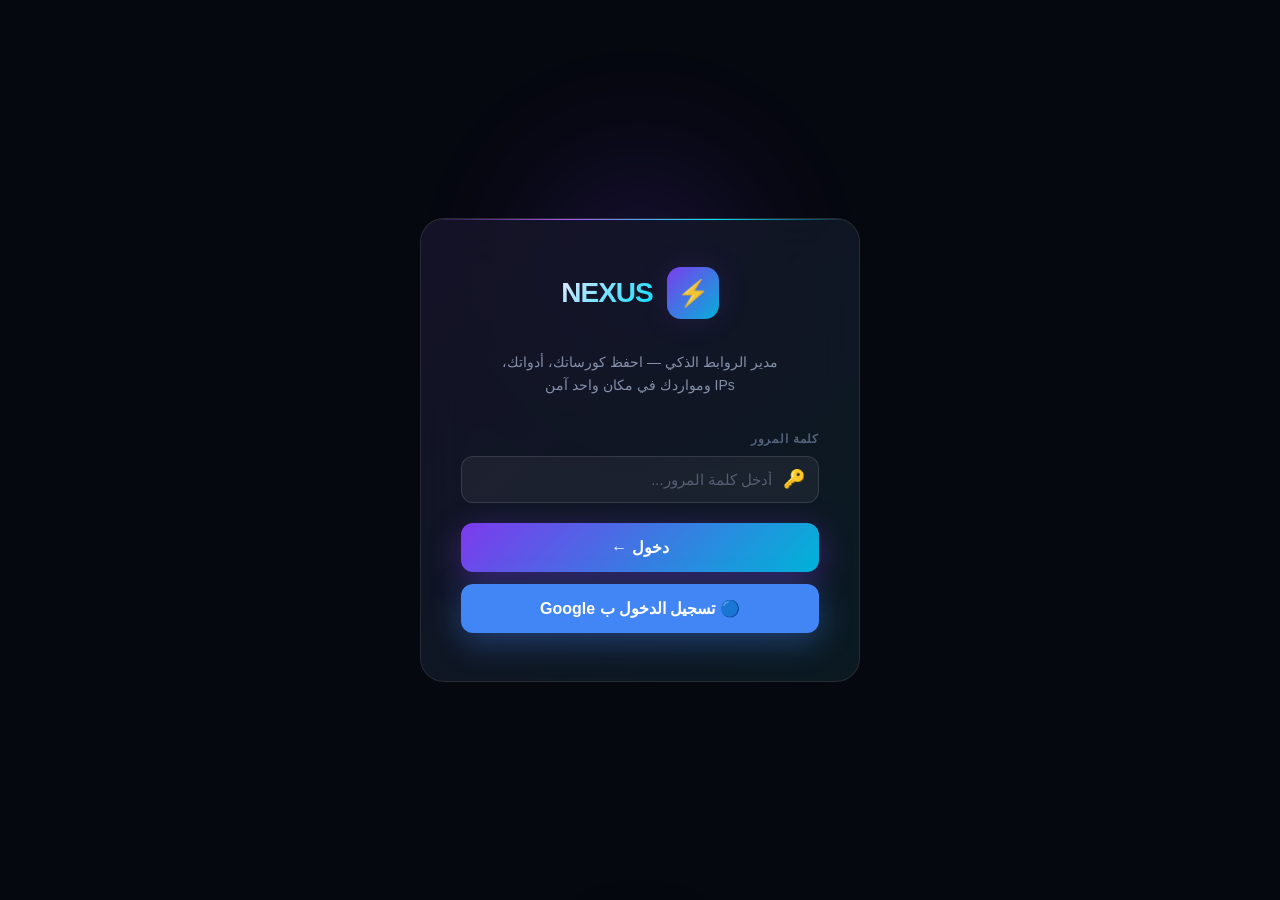
==== commit 69dd3949: "Update index.html" ====
--- a/index.html
+++ b/index.html
@@ -257,173 +257,78 @@
   </script>
 
   <!-- ══════════ App Logic Script ══════════ -->
-  <script>
-    const bgCanvas = document.getElementById('bg-canvas');
-    const bgCtx = bgCanvas.getContext('2d');
-    const particles = [];
-
-    function resizeBG() { bgCanvas.width = window.innerWidth; bgCanvas.height = window.innerHeight; }
-    resizeBG();
-    window.addEventListener('resize', resizeBG);
-
-    class BgParticle {
-      constructor() { this.reset(); }
-      reset() { this.x = Math.random() * bgCanvas.width; this.y = Math.random() * bgCanvas.height; this.r = Math.random() * 1.5 + .3; this.vx = (Math.random() - .5) * .3; this.vy = (Math.random() - .5) * .3; this.life = 1; this.hue = Math.random() > .5 ? 260 : 190; }
-      update() { this.x += this.vx; this.y += this.vy; if (this.x<0||this.x>bgCanvas.width||this.y<0||this.y>bgCanvas.height) this.reset(); }
-      draw() { bgCtx.beginPath(); bgCtx.arc(this.x, this.y, this.r, 0, Math.PI*2); bgCtx.fillStyle = `hsla(${this.hue},80%,65%,.6)`; bgCtx.fill(); }
-    }
-    for (let i = 0; i < 120; i++) particles.push(new BgParticle());
-    function animateBG() { bgCtx.clearRect(0,0,bgCanvas.width,bgCanvas.height); particles.forEach(p => { p.update(); p.draw(); }); requestAnimationFrame(animateBG); }
-    animateBG();
-
-    const CAT_COLORS = { course: ['#ec4899','#f43f5e'], tool: ['#00e5ff','#00b4d8'], article: ['#f59e0b','#ef4444'], important: ['#10b981','#06b6d4'], other: ['#7c3aed','#a855f7'] };
-    
-    function drawCardCanvas(canvas, cat) {
-      if (!canvas) return; const ctx = canvas.getContext('2d'); const w = canvas.width = canvas.offsetWidth || 280; const h = canvas.height = canvas.offsetHeight || 170; const [c1, c2] = CAT_COLORS[cat] || ['#7c3aed','#a855f7'];
-      const grad = ctx.createLinearGradient(0,0,w,h); grad.addColorStop(0, c1 + '33'); grad.addColorStop(1, c2 + '22'); ctx.fillStyle = grad; ctx.fillRect(0,0,w,h);
-      ctx.strokeStyle = 'rgba(255,255,255,.04)'; ctx.lineWidth = 1; for (let x = 0; x < w; x += 28) { ctx.beginPath(); ctx.moveTo(x,0); ctx.lineTo(x,h); ctx.stroke(); } for (let y = 0; y < h; y += 28) { ctx.beginPath(); ctx.moveTo(0,y); ctx.lineTo(w,y); ctx.stroke(); }
-      const rg = ctx.createRadialGradient(w*.3,h*.4,0,w*.3,h*.4,w*.5); rg.addColorStop(0, c1 + '55'); rg.addColorStop(1,'transparent'); ctx.fillStyle = rg; ctx.fillRect(0,0,w,h);
-      const rg2 = ctx.createRadialGradient(w*.75,h*.7,0,w*.75,h*.7,w*.4); rg2.addColorStop(0, c2 + '44'); rg2.addColorStop(1,'transparent'); ctx.fillStyle = rg2; ctx.fillRect(0,0,w,h);
-    }
-
-    let links = [];
-    let currentFilter = 'all';
-    let currentView = 'grid';
-    let editId = null;
-    let coverImg = null;
-    let unsubscribeFirestore = null; 
-
-    const LS = { get: k => { try { const v = localStorage.getItem(k); return v ? JSON.parse(v) : null; } catch { return null; } }, set: (k,v) => localStorage.setItem(k, JSON.stringify(v)), str: k => localStorage.getItem(k), setStr: (k,v) => localStorage.setItem(k,v), rm: k => localStorage.removeItem(k) };
-
-    function updateProfileUI(user) {
-      const userNameEl = document.getElementById('user-name');
-      if (user && userNameEl) { userNameEl.textContent = user.displayName || 'مستخدم'; } 
-      else if (userNameEl) { userNameEl.textContent = ''; }
-    }
-
-    // دالة تحميل الروابط من Firestore بشكل لحظي
-    function loadLinksFromFirestore(uid) {
-      if (unsubscribeFirestore) unsubscribeFirestore();
-      const q = query(collection(window.db, "users", uid, "links"));
-      unsubscribeFirestore = onSnapshot(q, (snapshot) => {
-        links = [];
-        snapshot.forEach((docSnap) => { links.push({ id: docSnap.id, ...docSnap.data() }); });
-        renderLinks();
-      }, (error) => { console.error("Firestore Error:", error); showToast('❌ خطأ في تحميل البيانات', 'error'); });
-    }
-
-    function initAuth() {
-      checkLock();
-      const stored = LS.str('nx_pw');
-      if (!stored) { document.getElementById('setup-badge').style.display = 'flex'; document.getElementById('confirm-row').style.display = 'block'; document.getElementById('login-btn-text').textContent = 'إنشاء الحساب ←'; }
-    }
-    function checkLock() { const until = LS.str('nx_lock'); if (!until) return; const lockDate = new Date(until); if (new Date() < lockDate) { showLocked(lockDate); } else { LS.rm('nx_lock'); LS.setStr('nx_attempts','0'); } }
-    function showLocked(lockDate) { document.getElementById('login-form').style.display = 'none'; const days = Math.ceil((lockDate - new Date()) / 86400000); document.getElementById('locked-text').textContent = `سيُرفع القفل بعد ${days} يوم`; document.getElementById('locked-state').style.display = 'block'; }
-    function doLogin() {
-      const pw = document.getElementById('pw-inp').value.trim(); const stored = LS.str('nx_pw'); const errEl = document.getElementById('login-error'); const attEl = document.getElementById('attempts-bar'); errEl.style.display = 'none';
-      if (!pw) { showErr(errEl, '⚠️ يرجى إدخال كلمة المرور'); return; }
-      if (!stored) { const conf = document.getElementById('pw-confirm').value.trim(); if (pw.length < 4) { showErr(errEl,'⚠️ 4 أحرف على الأقل'); return; } if (pw !== conf) { showErr(errEl,'⚠️ كلمتا المرور غير متطابقتين'); return; } LS.setStr('nx_pw', btoa(unescape(encodeURIComponent(pw)))); enterApp(); } 
-      else { let decoded; try { decoded = decodeURIComponent(escape(atob(stored))); } catch { decoded = atob(stored); } if (pw === decoded) { LS.setStr('nx_attempts','0'); enterApp(); } else { const att = parseInt(LS.str('nx_attempts') || '0') + 1; LS.setStr('nx_attempts', att.toString()); if (att >= 8) { const lock = new Date(); lock.setMonth(lock.getMonth()+1); LS.setStr('nx_lock', lock.toISOString()); showLocked(lock); } else { attEl.style.display = 'block'; attEl.textContent = `⚠️ باقي ${8-att} محاولات قبل القفل لشهر كامل`; showErr(errEl,'❌ كلمة المرور غير صحيحة'); } } }
-    }
-    function showErr(el, msg) { el.textContent = msg; el.style.display = 'block'; }
-    function enterApp() { document.getElementById('login-page').style.display = 'none'; document.getElementById('app').style.display = 'block'; }
-    
-    function doLogout(skipFirebase = false) {
-      if (unsubscribeFirestore) { unsubscribeFirestore(); unsubscribeFirestore = null; }
-      if (!skipFirebase && window.auth && window.signOut) { window.signOut(window.auth).catch(() => {}); }
-      document.getElementById('app').style.display = 'none'; document.getElementById('login-page').style.display = 'flex'; document.getElementById('pw-inp').value = ''; document.getElementById('login-error').style.display = 'none'; document.getElementById('attempts-bar').style.display = 'none'; links = [];
-    }
-    document.addEventListener('keydown', e => { if (e.key === 'Enter' && document.getElementById('login-page').style.display !== 'none') doLogin(); });
-
-    function getDisplayLinks() {
-      const q = document.getElementById('search-inp')?.value.toLowerCase().trim(); let list = [...links];
-      if (currentFilter === 'favorite') list = list.filter(l => l.fav); else if (currentFilter !== 'all') list = list.filter(l => l.cat === currentFilter);
-      if (q) list = list.filter(l => l.title.toLowerCase().includes(q) || l.url.toLowerCase().includes(q) || (l.desc||'').toLowerCase().includes(q) || (l.tags||[]).some(t => t.toLowerCase().includes(q)));
-      const sort = document.getElementById('sort-sel')?.value || 'newest';
-      if (sort === 'newest') list.sort((a,b) => b.ts - a.ts); else if (sort === 'oldest') list.sort((a,b) => a.ts - b.ts); else if (sort === 'az') list.sort((a,b) => a.title.localeCompare(b.title, 'ar')); else if (sort === 'visits') list.sort((a,b) => (b.visits||0) - (a.visits||0));
-      return list;
-    }
-    function updateStats() {
-      document.getElementById('hs-total').textContent = links.length; document.getElementById('hs-visits').textContent = links.reduce((s,l)=>s+(l.visits||0),0); document.getElementById('hs-favs').textContent = links.filter(l=>l.fav).length;
-      document.getElementById('sc-all').textContent = links.length; document.getElementById('sc-course').textContent = links.filter(l=>l.cat==='course').length; document.getElementById('sc-tool').textContent = links.filter(l=>l.cat==='tool').length; document.getElementById('sc-article').textContent = links.filter(l=>l.cat==='article').length; document.getElementById('sc-important').textContent = links.filter(l=>l.cat==='important').length; document.getElementById('sc-fav').textContent = links.filter(l=>l.fav).length; document.getElementById('sc-other').textContent = links.filter(l=>l.cat==='other').length;
-    }
-    const CAT_NAMES = {course:'كورس تعليمي',tool:'أداة مهمة',article:'مقال',important:'موقع مهم',other:'أخرى'}; const CAT_EMOJI = {course:'🎓',tool:'🔧',article:'📄',important:'⭐',other:'📁'};
-
-    function renderLinks() {
-      updateStats(); const list = getDisplayLinks(); const container = document.getElementById('cards-container'); container.className = currentView === 'list' ? 'cards-list' : 'cards-grid'; document.getElementById('results-count').innerHTML = list.length ? `عرض <span>${list.length}</span> من ${links.length}` : '';
-      if (!list.length) { container.innerHTML = `<div class="empty-state"><div class="empty-icon"><svg viewBox="0 0 24 24" fill="none" stroke="currentColor" stroke-width="1.5"><path d="M13 2H6a2 2 0 0 0-2 2v16a2 2 0 0 0 2 2h12a2 2 0 0 0 2-2V9z"/><polyline points="13 2 13 9 20 9"/></svg></div><h3>لا توجد روابط هنا</h3><p>${links.length ? 'جرّب تغيير التصفية أو البحث' : 'أضف أول رابط لك الآن!'}</p><button class="h-btn-add" onclick="openAddModal()" style="margin:0 auto">+ إضافة رابط</button></div>`; return; }
-      const listMode = currentView === 'list' ? 'list-mode' : '';
-      container.innerHTML = list.map((l, i) => `<div class="link-card ${l.cat} ${listMode}" style="animation-delay:${i*.04}s" id="card-${l.id}"><div class="card-img">${l.image ? `<img src="${l.image}" alt="${l.title}">` : `<div class="card-img-ph"><canvas id="ph-${l.id}" style="position:absolute;inset:0;width:100%;height:100%"></canvas><span class="ph-icon">${CAT_EMOJI[l.cat]||'🔗'}</span></div>`}<div class="card-img-overlay"></div><div class="card-actions-float"><button class="ca-btn ${l.fav?'fav-on':''}" onclick="toggleFav('${l.id}',event)"><svg viewBox="0 0 24 24" fill="${l.fav?'currentColor':'none'}" stroke="currentColor" stroke-width="2"><path d="M20.84 4.61a5.5 5.5 0 0 0-7.78 0L12 5.67l-1.06-1.06a5.5 5.5 0 0 0-7.78 7.78l1.06 1.06L12 21.23l7.78-7.78 1.06-1.06a5.5 5.5 0 0 0 0-7.78z"/></svg></button><button class="ca-btn" onclick="openEditModal('${l.id}',event)"><svg viewBox="0 0 24 24" fill="none" stroke="currentColor" stroke-width="2"><path d="M11 4H4a2 2 0 0 0-2 2v14a2 2 0 0 0 2 2h14a2 2 0 0 0 2-2v-7"/><path d="M18.5 2.5a2.121 2.121 0 0 1 3 3L12 15l-4 1 1-4 9.5-9.5z"/></svg></button><button class="ca-btn" onclick="openQR('${l.url}',event)"><svg viewBox="0 0 24 24" fill="none" stroke="currentColor" stroke-width="2"><rect x="3" y="3" width="7" height="7"/><rect x="14" y="3" width="7" height="7"/><rect x="3" y="14" width="7" height="7"/><rect x="14" y="14" width="3" height="3"/><rect x="19" y="14" width="2" height="2"/><rect x="14" y="19" width="2" height="2"/><rect x="18" y="18" width="3" height="3"/></svg></button><button class="ca-btn del-btn" onclick="deleteLink('${l.id}',event)"><svg viewBox="0 0 24 24" fill="none" stroke="currentColor" stroke-width="2"><polyline points="3 6 5 6 21 6"/><path d="M19 6v14a2 2 0 0 1-2 2H7a2 2 0 0 1-2-2V6m3 0V4a1 1 0 0 1 1-1h4a1 1 0 0 1 1 1v2"/></svg></button></div><span class="card-cat-badge ${l.cat}">${CAT_NAMES[l.cat]||l.cat}</span></div><div class="card-body"><div class="card-title">${l.title}</div><div class="card-url" onclick="copyUrl('${l.url}',event)"><svg viewBox="0 0 24 24" fill="none" stroke="currentColor" stroke-width="2"><path d="M10 13a5 5 0 0 0 7.54.54l3-3a5 5 0 0 0-7.07-7.07l-1.72 1.71"/><path d="M14 11a5 5 0 0 0-7.54-.54l-3 3a5 5 0 0 0 7.07 7.07l1.71-1.71"/></svg>${l.url.length > 45 ? l.url.slice(0,45)+'…' : l.url}</div>${l.desc ? `<div class="card-desc">${l.desc}</div>` : ''}${l.tags?.length ? `<div class="card-tags">${l.tags.slice(0,4).map(t=>`<span class="card-tag">#${t}</span>`).join('')}</div>` : ''}<div class="card-footer"><div class="card-meta"><span class="card-meta-item"><svg viewBox="0 0 24 24" fill="none" stroke="currentColor" stroke-width="2"><path d="M1 12s4-8 11-8 11 8 11 8-4 8-11 8-11-8-11-8z"/><circle cx="12" cy="12" r="3"/></svg>${l.visits||0}</span><span class="card-meta-item"><svg viewBox="0 0 24 24" fill="none" stroke="currentColor" stroke-width="2"><rect x="3" y="4" width="18" height="18" rx="2" ry="2"/><line x1="16" y1="2" x2="16" y2="6"/><line x1="8" y1="2" x2="8" y2="6"/><line x1="3" y1="10" x2="21" y2="10"/></svg>${fmtDate(l.ts)}</span></div><button class="card-visit-btn" onclick="visitLink('${l.id}','${l.url}',event)">زيارة<svg viewBox="0 0 24 24" fill="none" stroke="currentColor" stroke-width="2"><path d="M18 13v6a2 2 0 0 1-2 2H5a2 2 0 0 1-2-2V8a2 2 0 0 1 2-2h6"/><polyline points="15 3 21 3 21 9"/><line x1="10" y1="14" x2="21" y2="3"/></svg></button></div></div></div>`).join('');
-      requestAnimationFrame(() => { list.forEach(l => { if (!l.image) { const c = document.getElementById('ph-'+l.id); if (c) drawCardCanvas(c, l.cat); } }); });
-    }
-    function fmtDate(ts) { return new Date(ts).toLocaleDateString('ar-SA', {year:'numeric',month:'short',day:'numeric'}); }
-    function filterCat(cat, el) { currentFilter = cat; document.querySelectorAll('.stat-card').forEach(c => c.classList.remove('active-filter')); if (el) el.classList.add('active-filter'); renderLinks(); }
-    function handleSearch() { renderLinks(); }
-    function setView(v) { currentView = v; document.getElementById('vt-grid').classList.toggle('active', v==='grid'); document.getElementById('vt-list').classList.toggle('active', v==='list'); renderLinks(); }
-
-    // CRUD with Firestore
-    function visitLink(id, url, e) {
-      if (e) e.stopPropagation(); const l = links.find(x=>x.id===id); const user = window.auth?.currentUser;
-      if (l && user) { const newVisits = (l.visits||0)+1; updateDoc(doc(window.db, "users", user.uid, "links", id), { visits: newVisits, lastVisit: Date.now() }); }
-      window.open(url,'_blank');
-    }
-    function toggleFav(id, e) {
-      if (e) e.stopPropagation(); const l = links.find(x=>x.id===id); const user = window.auth?.currentUser;
-      if (l && user) { updateDoc(doc(window.db, "users", user.uid, "links", id), { fav: !l.fav }); }
-    }
-    function copyUrl(url, e) { if (e) e.stopPropagation(); navigator.clipboard.writeText(url).then(() => showToast('📋 تم نسخ الرابط', 'success')); }
-    function deleteLink(id, e) {
-      if (e) e.stopPropagation(); if (!confirm('هل أنت متأكد من حذف هذا الرابط؟')) return; const user = window.auth?.currentUser;
-      if (user) { deleteDoc(doc(window.db, "users", user.uid, "links", id)); }
-    }
-
-    function openAddModal() { editId = null; coverImg = null; document.getElementById('modal-title').textContent = '✨ إضافة رابط جديد'; document.getElementById('save-btn-text').textContent = '💾 حفظ الرابط'; ['f-title','f-url','f-tags','f-desc','f-notes'].forEach(id => document.getElementById(id).value=''); document.getElementById('f-cat').value = 'course'; document.getElementById('img-preview').style.display='none'; document.getElementById('img-zone').style.display='block'; document.getElementById('add-modal').style.display='flex'; }
-    function openEditModal(id, e) {
-      if (e) e.stopPropagation(); const l = links.find(x=>x.id===id); if (!l) return; editId = id; coverImg = l.image||null; document.getElementById('modal-title').textContent = '✏️ تعديل الرابط'; document.getElementById('save-btn-text').textContent = '💾 حفظ التعديلات'; document.getElementById('f-title').value = l.title; document.getElementById('f-url').value = l.url; document.getElementById('f-cat').value = l.cat; document.getElementById('f-tags').value = (l.tags||[]).join(', '); document.getElementById('f-desc').value = l.desc||''; document.getElementById('f-notes').value = l.notes||'';
-      if (l.image) { document.getElementById('preview-img').src = l.image; document.getElementById('img-preview').style.display='block'; document.getElementById('img-zone').style.display='none'; } else { document.getElementById('img-preview').style.display='none'; document.getElementById('img-zone').style.display='block'; }
-      document.getElementById('add-modal').style.display='flex';
-    }
-    function closeAddModal() { document.getElementById('add-modal').style.display='none'; editId = null; coverImg = null; }
-    function handleImg(e) { const file = e.target.files[0]; if (!file) return; const r = new FileReader(); r.onload = ev => { coverImg = ev.target.result; document.getElementById('preview-img').src = coverImg; document.getElementById('img-preview').style.display='block'; document.getElementById('img-zone').style.display='none'; }; r.readAsDataURL(file); }
-    function removeImg() { coverImg = null; document.getElementById('img-preview').style.display='none'; document.getElementById('img-zone').style.display='block'; document.getElementById('img-file').value=''; }
-
-    function saveLink() {
-      const title = document.getElementById('f-title').value.trim(); const url = document.getElementById('f-url').value.trim(); const user = window.auth?.currentUser;
-      if (!title || !url) { showToast('⚠️ العنوان والرابط مطلوبان', 'error'); return; }
-      const rawTags = document.getElementById('f-tags').value.trim(); const tags = rawTags ? rawTags.split(',').map(t=>t.trim()).filter(Boolean) : [];
-      const cat = document.getElementById('f-cat').value; const desc = document.getElementById('f-desc').value.trim(); const notes = document.getElementById('f-notes').value.trim();
-      
-      if (editId) {
-        const idx = links.findIndex(l=>l.id===editId); 
-        if (idx>-1 && user) {
-          const updatedData = { title, url, cat, tags, desc, notes, image: coverImg !== null ? coverImg : links[idx].image, updated: Date.now() };
-          setDoc(doc(window.db, "users", user.uid, "links", editId), updatedData, { merge: true });
+  <script type="module">
+    import { initializeApp } from "https://www.gstatic.com/firebasejs/12.15.0/firebase-app.js";
+    import { getAuth, signInWithPopup, GoogleAuthProvider, onAuthStateChanged, signOut } from "https://www.gstatic.com/firebasejs/12.15.0/firebase-auth.js";
+    import { getFirestore, collection, doc, setDoc, deleteDoc, updateDoc, onSnapshot, query, where } from "https://www.gstatic.com/firebasejs/12.15.0/firebase-firestore.js";
+    // تم إزالة استدعاء App Check نهائياً لحل المشكلة
+
+    const firebaseConfig = {
+      apiKey: "AIzaSyDBg0nUi77lCqaWMeMEaa_2fqLZqI3Gx64",
+      authDomain: "link-manger-d246a.firebaseapp.com",
+      projectId: "link-manger-d246a",
+      storageBucket: "link-manger-d246a.firebasestorage.app",
+      messagingSenderId: "536882965120",
+      appId: "1:536882965120:web:1ba31c08240530f3829465",
+      measurementId: "G-WWVV92JBJW"
+    };
+
+    const app = initializeApp(firebaseConfig);
+    const auth = getAuth(app);
+    const provider = new GoogleAuthProvider();
+    const db = getFirestore(app);
+
+    // إعداد موفر جوجل للسماح بالنوافذ المنبثقة وتجنب أخطاء COOP
+    provider.setCustomParameters({
+      prompt: 'select_account'
+    });
+
+    // جعل الدوال متاحة عالمياً
+    window.auth = auth;
+    window.db = db;
+    window.signOut = signOut;
+    window.onSnapshot = onSnapshot;
+    window.collection = collection;
+    window.doc = doc;
+    window.setDoc = setDoc;
+    window.deleteDoc = deleteDoc;
+    window.updateDoc = updateDoc;
+    window.query = query;
+    window.where = where;
+
+    // تسجيل الدخول ب Google
+    window.signInWithGoogle = function() {
+      signInWithPopup(auth, provider)
+        .then((result) => {
+          console.log("تم تسجيل الدخول بنجاح:", result.user.displayName);
+          if (typeof enterApp === 'function') enterApp();
+        })
+        .catch((error) => {
+          console.error("خطأ في تسجيل الدخول:", error.code, error.message);
+          if (typeof showToast === 'function') showToast('❌ فشل تسجيل الدخول: ' + error.message, 'error');
+        });
+    };
+
+    // مراقبة حالة المصادقة
+    onAuthStateChanged(auth, (user) => {
+      if (user) {
+        console.log("المستخدم مسجل الدخول:", user.uid);
+        if (typeof updateProfileUI === 'function') updateProfileUI(user);
+        if (typeof loadLinksFromFirestore === 'function') loadLinksFromFirestore(user.uid);
+        
+        const loginPage = document.getElementById('login-page');
+        const appEl = document.getElementById('app');
+        if (loginPage && loginPage.style.display !== 'none' && appEl && appEl.style.display === 'none') {
+          if (typeof enterApp === 'function') enterApp();
         }
-        showToast('✅ تم تحديث الرابط', 'success');
       } else {
-        const newId = Date.now().toString(36) + Math.random().toString(36).slice(2,5);
-        const newLink = { title, url, cat, tags, desc, notes, image: coverImg, fav:false, visits:0, ts:Date.now() };
-        if (user) { setDoc(doc(window.db, "users", user.uid, "links", newId), newLink); }
-        showToast('🚀 تم إضافة الرابط', 'success');
+        console.log("لا يوجد مستخدم مسجل الدخول");
+        if (typeof updateProfileUI === 'function') updateProfileUI(null);
+        const appEl = document.getElementById('app');
+        if (appEl && appEl.style.display !== 'none') {
+          if (typeof doLogout === 'function') doLogout(true);
+        }
       }
-      closeAddModal();
-    }
-
-    function openQR(url, e) { if (e) e.stopPropagation(); document.getElementById('qr-url-text').textContent = url; document.getElementById('qr-modal').style.display='flex'; genQR(url); }
-    function genQR(text) { const canvas = document.getElementById('qr-canvas'); const ctx = canvas.getContext('2d'); const size = 180; canvas.width=size; canvas.height=size; ctx.fillStyle='#fff'; ctx.fillRect(0,0,size,size); ctx.fillStyle='#000'; const cell = size/25; for (let i=0;i<25;i++) for (let j=0;j<25;j++) { if (Math.random()>.5 || (i<7&&j<7) || (i<7&&j>17) || (i>17&&j<7)) ctx.fillRect(i*cell,j*cell,cell,cell); } [0, 18*cell].forEach(x => [0, (x?0:18*cell)].forEach(y => { ctx.fillStyle='#000'; ctx.fillRect(x||0,x===0&&y===18*cell?18*cell:y===0?0:y,7*cell,7*cell); ctx.fillStyle='#fff'; ctx.fillRect((x||0)+cell,(x===0&&y===18*cell?18*cell:y===0?0:y)+cell,5*cell,5*cell); ctx.fillStyle='#000'; ctx.fillRect((x||0)+2*cell,(x===0&&y===18*cell?18*cell:y===0?0:y)+2*cell,3*cell,3*cell); })); const [c1,c2] = CAT_COLORS['other']; const grd = ctx.createLinearGradient(8*cell,8*cell,17*cell,17*cell); grd.addColorStop(0,c1); grd.addColorStop(1,c2); ctx.fillStyle=grd; ctx.fillRect(8*cell,8*cell,9*cell,9*cell); }
-    function downloadQR() { const a=document.createElement('a'); a.download='qr.png'; a.href=document.getElementById('qr-canvas').toDataURL(); a.click(); showToast('⬇️ تم التحميل','success'); }
-    function openSettingsModal() { document.getElementById('settings-modal').style.display='flex'; }
-    function changePw() { const p = document.getElementById('set-pw').value; const p2 = document.getElementById('set-pw2').value; if (p.length < 4) { showToast('⚠️ 4 أحرف على الأقل','error'); return; } if (p !== p2) { showToast('⚠️ كلمتا المرور غير متطابقتين','error'); return; } LS.setStr('nx_pw', btoa(unescape(encodeURIComponent(p)))); document.getElementById('set-pw').value=''; document.getElementById('set-pw2').value=''; showToast('🔑 تم تغيير كلمة المرور','success'); }
-    function exportData() { const blob = new Blob([JSON.stringify({links,exported:new Date().toISOString(),v:'4.0'},null,2)],{type:'application/json'}); const a = document.createElement('a'); a.href = URL.createObjectURL(blob); a.download = `nexus-backup-${Date.now()}.json`; a.click(); URL.revokeObjectURL(a.href); showToast('📦 تم التصدير','success'); }
-    function importData(e) { const file = e.target.files[0]; if (!file) return; const r = new FileReader(); r.onload = ev => { try { const data = JSON.parse(ev.target.result); if (data.links && window.auth.currentUser) { const user = window.auth.currentUser; data.links.forEach(l => { setDoc(doc(window.db, "users", user.uid, "links", l.id), l); }); showToast(`✅ جاري استيراد ${data.links.length} رابط`,'success'); } } catch { showToast('❌ ملف غير صالح','error'); } }; r.readAsText(file); }
-    function clearAll() { if (!confirm('سيتم حذف جميع الروابط نهائياً!')) return; if (!confirm('هذا الإجراء لا يمكن التراجع عنه. متأكد؟')) return; const user = window.auth?.currentUser; if (user) { links.forEach(l => deleteDoc(doc(window.db, "users", user.uid, "links", l.id))); } showToast('🗑️ تم مسح جميع البيانات','error'); }
-    function closeModal(id) { document.getElementById(id).style.display='none'; }
-    let toastTimer; function showToast(msg, type='info') { const t = document.getElementById('toast'); document.getElementById('toast-msg').textContent = msg; t.className = `toast ${type} show`; clearTimeout(toastTimer); toastTimer = setTimeout(() => t.classList.remove('show'), 3000); }
-
-    document.addEventListener('DOMContentLoaded', () => {
-      initAuth();
-      const hr = new Date().getHours(); const g = hr < 12 ? 'صباح الخير ☀️' : hr < 18 ? 'مساء النور 🌤️' : 'مساء الخير 🌙'; const heroEl = document.getElementById('hero-greeting'); if (heroEl) heroEl.textContent = g;
-      document.querySelectorAll('.modal-overlay').forEach(o => { o.addEventListener('click', e => { if (e.target === o) o.style.display='none'; }); });
     });
   </script>
 </body>
